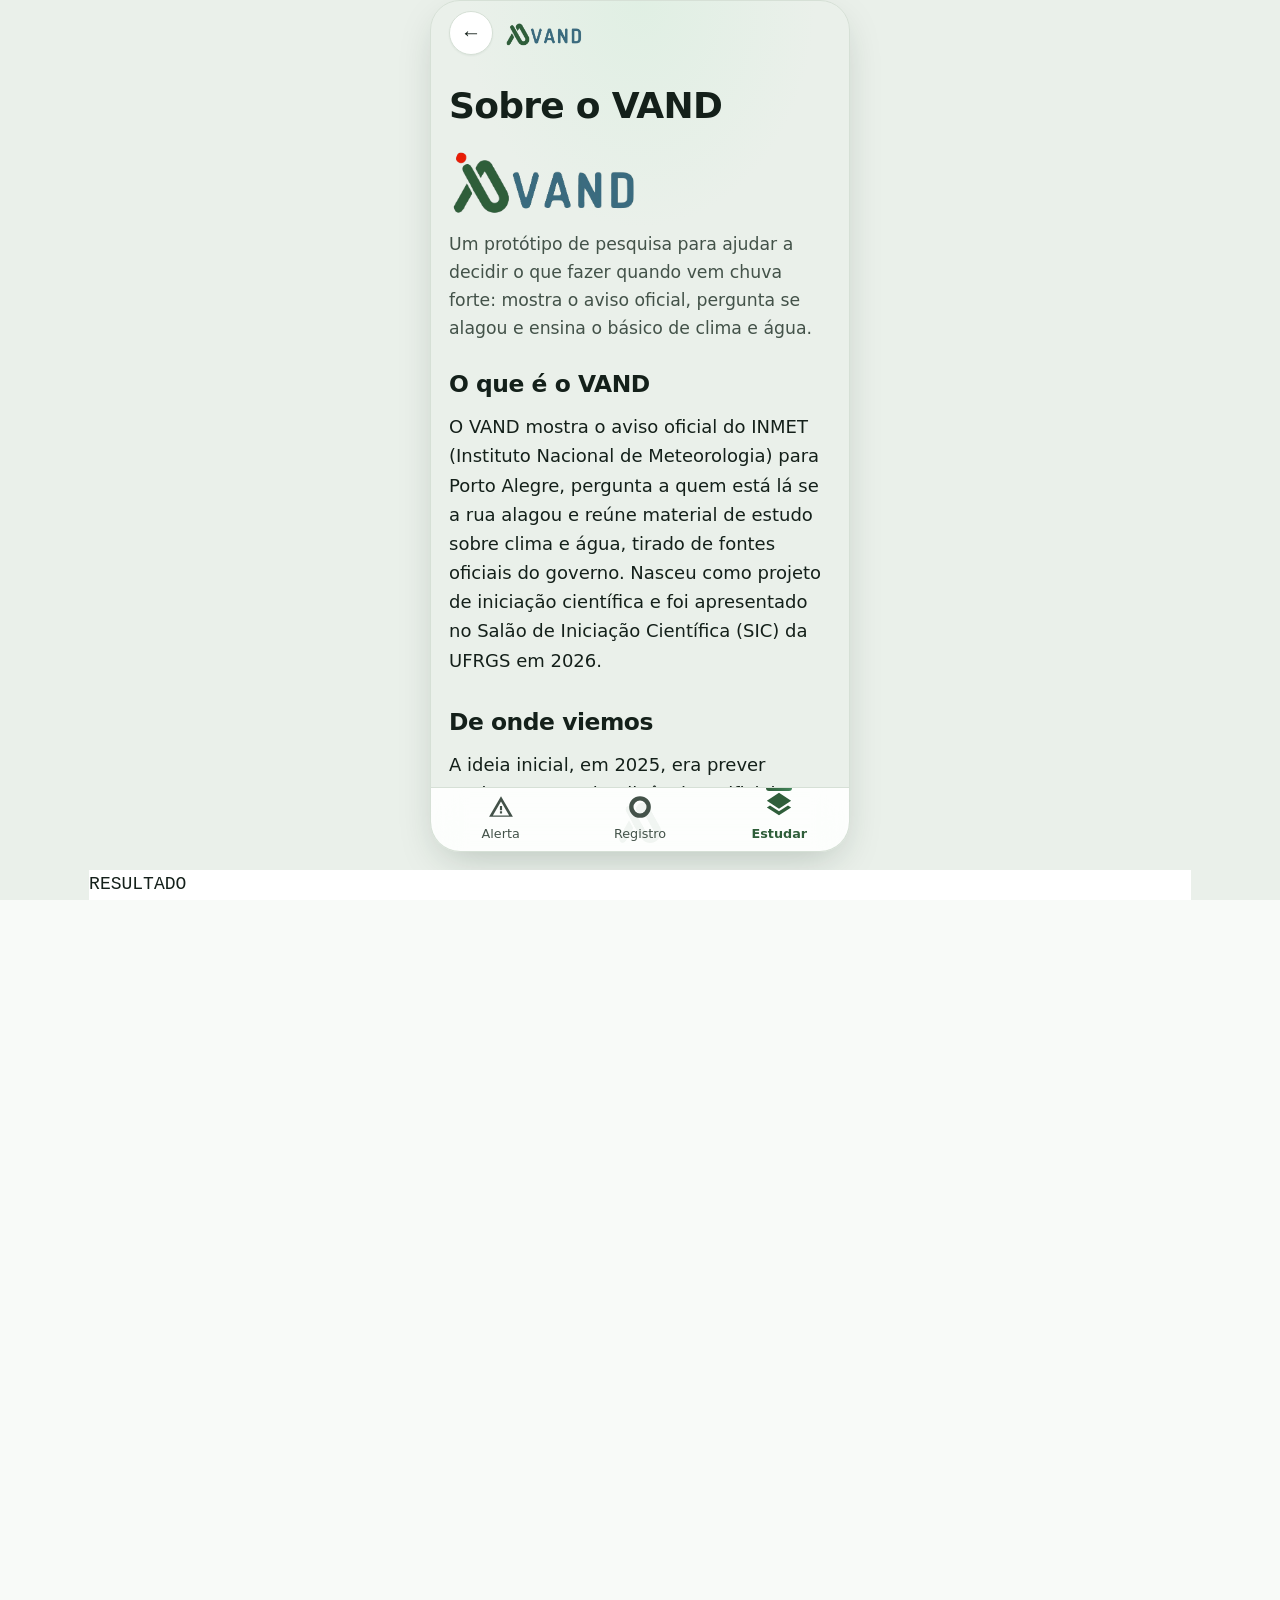
==== tests/app_smoke.html @ dcf37d31 "fix(app): tira os travessões dos textos de interface Também ganha, no smoke, o verificador de texto " ====
<!doctype html><html lang="pt-BR"><head><meta charset="utf-8"><title>smoke</title>
<link rel="stylesheet" href="../app/styles.css">
<style>#saida { position: relative; z-index: 99; background: #fff; }</style>
</head><body>
<div class="app">

  <header class="topbar" id="topbar">
    <button type="button" class="backbtn" id="voltar" hidden aria-label="Voltar">←</button>
    <div class="topbar-marca" role="img" aria-label="IA_VAND"></div>
    <p class="topbar-titulo" id="topbar-titulo" aria-hidden="true"></p>
    <div class="progresso-leitura" id="progresso-leitura" aria-hidden="true"></div>
  </header>

  <main class="conteudo" id="conteudo" tabindex="-1">
    <div class="wrap" id="tela"></div>
  </main>

  <nav class="tabbar" aria-label="Seções do aplicativo">
    <button type="button" data-aba="alerta"><span class="ico-slot"></span>Alerta<span class="selo" id="selo-alerta" aria-hidden="true"></span></button>
    <button type="button" data-aba="registro"><span class="ico-slot"></span>Registro</button>
    <button type="button" data-aba="estudar"><span class="ico-slot"></span>Estudar</button>
  </nav>

</div>
<pre id="saida"></pre>
<script src="../app/content.js"></script>
<script src="../app/dados.js"></script>
<script src="../app/app.js"></script>
<script>
var log = [];
function ok(cond, msg) { log.push((cond ? 'PASS ' : 'FALHA ') + msg); }

function irPara(hash) {
  location.hash = hash;
  window.dispatchEvent(new HashChangeEvent('hashchange'));
}

// Um clique que NAVEGA só muda location.hash; o evento hashchange do navegador
// é assíncrono e não teria chegado até a próxima asserção. irPara dispara o
// evento à mão, e cliques de navegação precisam do mesmo tratamento.
// Cliques que apenas re-renderizam no lugar (alternativas do quiz, "próxima
// questão", "refazer") NÃO passam por aqui — eles não mexem no hash.
function clicarNavegando(seletor) {
  document.querySelector(seletor).click();
  window.dispatchEvent(new HashChangeEvent('hashchange'));
}

// --- regras de forma dos textos de estudo (spec 2026-10-18) ---
var TRAVESSAO = /[—–]/;

// Texto que o usuário lê, sem o aviso do INMET (texto original, sem edição).
function textoVisivel() {
  var tela = document.getElementById('tela').cloneNode(true);
  [].forEach.call(tela.querySelectorAll('.aviso-card'), function (n) { n.parentNode.removeChild(n); });
  return document.getElementById('topbar').textContent + ' ' + tela.textContent;
}

function checarTemaMigrado(id) {
  var tema = window.VAND_CONTENT.trilha.filter(function (t) { return t.id === id; })[0];
  var nome = '[forma ' + id + '] ';
  ok(!TRAVESSAO.test(JSON.stringify(tema)), nome + 'conteúdo sem travessão');
  var base = '#/estudar/' + id;
  var rotas = [base];
  tema.secoes.forEach(function (s, i) {
    ok(s.tipo === 'blocos', nome + 'Seção ' + (i + 1) + ' é do tipo blocos');
    var tipos = {};
    (s.blocos || []).forEach(function (b) {
      tipos[b.tipo] = true;
      if (b.tipo === 'p') {
        var n = b.texto.trim().split(/\s+/).length;
        ok(n <= 45, nome + 'Seção ' + (i + 1) + ': parágrafo de ' + n + ' palavras (máx. 45)');
      }
    });
    ok(Object.keys(tipos).length >= 2, nome + 'Seção ' + (i + 1) + ' mistura ao menos 2 tipos de bloco');
    rotas.push(base + '/s/' + (i + 1));
  });
  rotas.push(base + '/pensar', base + '/fontes', base + '/quiz');
  rotas.forEach(function (rota) {
    irPara(rota);
    ok(!TRAVESSAO.test(textoVisivel()), nome + 'texto visível sem travessão em ' + rota);
  });
}

function percorre(tema) {
  var nome = '[' + tema.id + '] ';
  var base = '#/estudar/' + tema.id;

  // --- índice ---
  irPara(base);
  ok(!document.getElementById('voltar').hidden, nome + 'botao voltar aparece');
  ok(!!document.querySelector('.tema-indice'), nome + 'indice do Tema renderiza');
  ok(document.querySelectorAll('.indice-item').length === tema.secoes.length + 3,
     nome + 'indice lista as ' + tema.secoes.length + ' secoes + pensar, fontes e quiz');
  // Alvo de toque: o brief exige 44px mínimos, e isto é interface de emergência.
  var itens = document.querySelectorAll('.indice-item');
  var baixos = 0;
  for (var k = 0; k < itens.length; k++) if (itens[k].offsetHeight < 44) baixos++;
  ok(baixos === 0, nome + 'todo item do indice tem ao menos 44px de altura');
  ok(document.querySelectorAll('#tela .secao').length === 0,
     nome + 'indice NAO despeja o texto das secoes');

  // --- percorre as Seções pelo encadeamento ---
  for (var i = 0; i < tema.secoes.length; i++) {
    irPara(base + '/s/' + (i + 1));
    ok(document.querySelectorAll('#tela .secao').length === 1,
       nome + 'secao ' + (i + 1) + ' renderiza uma secao por tela');
    var s = tema.secoes[i];
    if (s.tipo === 'glossario') {
      ok(document.querySelectorAll('.glossario .termo').length === s.termos.length,
         nome + 'glossario exibe os ' + s.termos.length + ' termos');
    }
    clicarNavegando('.encadeia');
  }

  // O encadeamento da última Seção leva a Para pensar.
  ok(tema.reflexoes.length > 0 && document.querySelectorAll('.reflexao').length === tema.reflexoes.length,
     nome + 'as ' + tema.reflexoes.length + ' reflexoes aparecem em Para pensar');

  // --- rota inválida cai no índice, em vez de tela em branco ---
  irPara(base + '/s/999');
  ok(!!document.querySelector('.tema-indice'), nome + 'secao fora de faixa cai no indice');
  irPara(base + '/inventado');
  ok(!!document.querySelector('.tema-indice'), nome + 'palavra-chave desconhecida cai no indice');

  // --- o índice agora marca tudo lido ---
  irPara(base);
  ok(document.querySelectorAll('.indice-item.lida').length === tema.secoes.length,
     nome + 'indice marca as ' + tema.secoes.length + ' secoes como lidas');

  // --- fontes ---
  irPara(base + '/fontes');
  ok(document.querySelectorAll('.fontes li').length === tema.fontes.length,
     nome + 'as ' + tema.fontes.length + ' fontes declaradas');

  // --- quiz, acertando tudo ---
  irPara(base + '/quiz');
  var total = tema.quiz.length;
  for (var q = 0; q < total; q++) {
    var alts = document.querySelectorAll('.quiz .alt');
    ok(alts.length === 4, nome + 'questao ' + (q + 1) + ' tem 4 alternativas');
    alts[tema.quiz[q].correta].click();
    ok(!!document.querySelector('.explica.certa'), nome + 'questao ' + (q + 1) + ' aceitou a correta');
    document.querySelector('.quiz .btn').click();
  }
  var score = document.querySelector('.resultado .score');
  ok(score && score.textContent === total + '/' + total, nome + 'resultado mostra ' + total + '/' + total);
  ok(document.querySelectorAll('.resultado ~ .btn-row .btn').length === 3,
     nome + 'resultado oferece voltar ao Tema, voltar a trilha e refazer');
  var salvo = JSON.parse(localStorage.getItem('IA_VAND.progresso.v1'))[tema.id];
  ok(salvo && salvo.acertos === total, nome + 'progresso gravado no localStorage');
  ok(salvo.lidas.length === tema.secoes.length, nome + 'as secoes lidas seguem gravadas');

  // --- refaz errando tudo: o melhor resultado não pode piorar ---
  document.querySelectorAll('.btn-row .btn')[2].click();
  for (var q2 = 0; q2 < total; q2++) {
    var a2 = document.querySelectorAll('.quiz .alt');
    a2[(tema.quiz[q2].correta + 1) % 4].click();
    if (q2 === 0) ok(!!document.querySelector('.explica.errada'), nome + 'resposta errada sinalizada');
    document.querySelector('.quiz .btn').click();
  }
  var depois = JSON.parse(localStorage.getItem('IA_VAND.progresso.v1'))[tema.id];
  ok(depois.acertos === total,
     nome + 'refazer pior nao apaga o melhor resultado (ficou ' + depois.acertos + ')');
}

try {
  localStorage.removeItem('IA_VAND.progresso.v1');

  // Shell: quem rola é #conteudo, nunca o documento.
  var conteudoEl = document.getElementById('conteudo');
  ok(getComputedStyle(conteudoEl).overflowY === 'auto', '#conteudo e o elemento rolavel (overflow-y: auto)');

  var trilha = window.VAND_CONTENT.trilha;
  var escritos = trilha.filter(function (t) { return t.secoes.length > 0; });
  var vazios = trilha.length - escritos.length;

  irPara('#/estudar');
  ok(document.querySelectorAll('.tema-card').length === trilha.length,
     'trilha lista os ' + trilha.length + ' temas');
  ok(document.querySelectorAll('.tema-card[disabled]').length === vazios,
     'os ' + vazios + ' temas ainda sem conteudo estao desabilitados');
  ok(escritos.length > 0, 'ha ao menos um Tema escrito para percorrer');

  // Uma entrada só de leitura (sem quiz) não pode contar como Tema concluído,
  // nem produzir "quiz: undefined de undefined" no cartão.
  (function () {
    var alvo = escritos[0].id;
    localStorage.setItem('IA_VAND.progresso.v1', JSON.stringify(
      (function () { var o = {}; o[alvo] = { lidas: [0] }; return o; })()
    ));
    irPara('#/estudar');
    var card = document.querySelectorAll('.tema-card')[0];
    ok(card.textContent.indexOf('undefined') === -1,
       'cartao de Tema so lido nao mostra "undefined"');
    ok(card.textContent.indexOf('1 de ' + escritos[0].secoes.length + ' seções') > -1,
       'cartao de Tema so lido mostra o progresso de leitura');
    var painel = document.querySelector('.painel .fracao span');
    ok(painel && painel.textContent.indexOf('0/') === 0,
       'barra da Trilha nao conta Tema so lido como concluido');
    localStorage.removeItem('IA_VAND.progresso.v1');
  })();

  escritos.forEach(percorre);

  // Aba Alerta: a rota padrão segue o DADO (colheita diária), então as asserções
  // detalhadas do aviso usam #/alerta/exemplo, que é fixo.
  irPara('#/alerta');
  var haAviso = !!(window.VAND_DADOS && window.VAND_DADOS.aviso);
  ok(!!document.querySelector(haAviso ? '.aviso-card' : '.card-calmo'),
     'aba Alerta segue o dado: ' + (haAviso ? 'aviso vigente' : 'card calmo'));

  // Sem aviso no dado, a rota padrão mostra o card calmo (e o link de exemplo funciona).
  var avisoReal = window.VAND_DADOS.aviso, lacunaReal = window.VAND_DADOS.lacuna;
  window.VAND_DADOS.aviso = null;
  irPara('#/alerta/calmo');
  irPara('#/alerta');
  ok(!!document.querySelector('.card-calmo'), 'dado sem aviso: rota padrão mostra .card-calmo');
  ok(document.querySelector('.link-exemplo').getAttribute('href') === '#/alerta/exemplo',
     'link do card calmo aponta para #/alerta/exemplo');
  window.VAND_DADOS.aviso = avisoReal;

  // Aviso vigente com severidade fora da tabela de lacuna: sem card de lacuna, sem exceção.
  // (Num dia sem aviso no dado, o exemplo faz as vezes dele para o ramo rodar sempre.)
  window.VAND_DADOS.aviso = avisoReal || window.VAND_DADOS.aviso_exemplo;
  window.VAND_DADOS.lacuna = null;
  irPara('#/alerta/calmo');
  irPara('#/alerta');
  ok(!!document.querySelector('.aviso-card') && !document.querySelector('.lacuna-card'),
     'lacuna null: aviso aparece sem card de lacuna');
  window.VAND_DADOS.aviso = avisoReal;
  window.VAND_DADOS.lacuna = lacunaReal;

  // Aviso de exemplo (55157), fixo.
  irPara('#/alerta/exemplo');
  ok(document.body.textContent.indexOf('EXEMPLO HISTÓRICO') > -1, 'exemplo traz o rótulo EXEMPLO HISTÓRICO');
  ok(!!document.querySelector('.lacuna-card'), 'exemplo mostra o card de lacuna');
  var cartaoPrevisao = document.querySelector('.previsao-card');
  ok(cartaoPrevisao && cartaoPrevisao.textContent.indexOf('indica risco') === -1 &&
     cartaoPrevisao.textContent.indexOf('não calcula a Previsão de hoje') > -1,
     'card de Previsão não afirma risco de hoje: apresenta a regra histórica');
  ok(!!document.querySelector('.aviso-card'), 'aba Alerta renderiza .aviso-card');
  ok(!!document.querySelector('.sev-chip'), 'chip de severidade existe');
  ok(document.querySelector('.sev-chip').textContent.indexOf('Grande Perigo') > -1, 'chip mostra "Grande Perigo"');
  ok(document.querySelectorAll('.aviso-bloco')[0].querySelectorAll('li').length === 5, 'existem 5 itens de instrução');
  ok(document.querySelectorAll('.aviso-bloco')[1].querySelectorAll('li').length === 1, 'existe 1 item de risco');
  ok(!!document.querySelector('a[href^="tel:"]'), 'telefone da Defesa Civil vira link tel:');

  // Aba Alerta sem aviso (calmo).
  irPara('#/alerta/calmo');
  ok(!!document.querySelector('.card-calmo'), 'aba Alerta calmo renderiza .card-calmo');
  ok(!document.querySelector('.aviso-card'), 'aba Alerta calmo não renderiza .aviso-card');
  // O card calmo não garante a ausência do aviso "agora": ancora na última consulta.
  var textoCalmo = document.querySelector('.card-calmo').textContent;
  ok(textoCalmo.indexOf('neste momento') === -1 && textoCalmo.indexOf('última consulta') > -1,
     'card calmo fala da última consulta, não de "neste momento"');

  // Aba Registro com pergunta.
  irPara('#/registro');
  var botoes = document.querySelectorAll('.resp');
  ok(botoes.length === 3, 'aba Registro renderiza exatamente 3 botões .resp');
  var altura1 = botoes[0].offsetHeight;
  var altura2 = botoes[1].offsetHeight;
  var altura3 = botoes[2].offsetHeight;
  ok(altura1 === altura2 && altura2 === altura3, 'os 3 botões têm a mesma offsetHeight (peso visual igual)');

  // Aba Registro enviado (confirmação).
  irPara('#/registro/enviado');
  ok(!!document.querySelector('.registro-recibo'), 'aba Registro enviado renderiza .registro-recibo');

  // Volta a trilha: o selo de progresso aparece em cada Tema percorrido.
  irPara('#/estudar');
  ok(document.querySelectorAll('.selo-feito').length === escritos.length,
     'trilha mostra o resultado guardado dos ' + escritos.length + ' temas percorridos');

  // Texto de interface sem travessão. As telas que só mostram certas frases com dado
  // presente (card de lacuna, Registro com aviso) são exercitadas com o exemplo.
  var avisoOriginal = window.VAND_DADOS.aviso;
  window.VAND_DADOS.aviso = window.VAND_DADOS.aviso_exemplo;
  ['#/alerta', '#/alerta/calmo', '#/alerta/exemplo', '#/registro', '#/registro/enviado',
   '#/estudar', '#/estudar/sobre'].forEach(function (rota) {
    irPara(rota);
    ok(!TRAVESSAO.test(textoVisivel()), 'interface sem travessão em ' + rota);
  });
  window.VAND_DADOS.aviso = avisoOriginal;

  // A logo (sem o ponto vermelho, ADR 0003) mora no cabeçalho fixo de TODA tela.
  ['#/alerta', '#/alerta/exemplo', '#/registro', '#/estudar', '#/estudar/sobre',
   '#/estudar/' + escritos[0].id].forEach(function (rota) {
    irPara(rota);
    var marca = document.querySelector('#topbar .topbar-marca');
    ok(!!marca && marca.getAttribute('aria-label') === 'IA_VAND',
       'cabeçalho tem a logo em ' + rota);
    ok(!!marca && marca.offsetHeight > 0 && marca.offsetWidth > 0,
       'logo visível (com tamanho) em ' + rota);
    ok(!!marca && getComputedStyle(marca).backgroundImage.indexOf('logo-sem-ponto') > -1,
       'logo do cabeçalho é a variante sem ponto em ' + rota);
  });

  // Estudar não repete a logo no corpo da tela (o cabeçalho já a mostra); só a
  // tela "Sobre o VAND" guarda a logo grande, com o ponto.
  irPara('#/estudar');
  ok(!document.querySelector('#tela .marca'), 'Trilha não tem logo grande no corpo');
  ok(!!document.querySelector('#tela .hero p'), 'Trilha mantém o texto de apresentação');
  irPara('#/estudar/sobre');
  ok(!!document.querySelector('#tela .hero .marca'), 'Sobre o VAND mantém a logo grande');
  var titulosSobre = [].map.call(document.querySelectorAll('#tela .secao h2'), function (h) { return h.textContent; });
  ok(titulosSobre.join('|') === 'O que é o VAND|De onde viemos|Onde estamos|Aonde queremos chegar',
     'Sobre tem as 4 seções, na ordem: ' + titulosSobre.join('|'));
  var textoSobre = document.getElementById('tela').textContent;
  ['Instituto Nacional de Meteorologia', 'Centro Europeu de Previsão do Tempo a Médio Prazo',
   'Salão de Iniciação Científica'].forEach(function (nome) {
    ok(textoSobre.indexOf(nome) > -1, 'Sobre dá o nome por extenso: ' + nome);
  });
  ok(textoSobre.indexOf('retransmitir os avisos que o próprio INMET emite') > -1,
     'Sobre explica a mudança: retransmite os avisos do INMET');
  ok(textoSobre.indexOf('As análises feitas por conta própria não foram suficientes') > -1,
     'Sobre conta que as análises próprias não bastaram');
  ok(textoSobre.indexOf('O protótipo ainda não envia notificações') > -1,
     'Sobre não promete notificação que o protótipo não faz');
  ok(!!document.querySelector('#tela a[href="tel:199"]') && !!document.querySelector('#tela a[href="tel:193"]'),
     'Sobre traz os telefones da Defesa Civil e dos Bombeiros como link');
} catch (e) {
  log.push('FALHA excecao: ' + (e && e.message) + ' | ' + (e && e.stack || '').split('\n')[1]);
}
document.getElementById('saida').textContent = 'RESULTADO\n' + log.join('\n');
</script></body></html>
---- app/styles.css ----
/*
 * Sistema visual do IA_VAND — redesign implementado conforme
 * docs/superpowers/plans/2026-08-22-redesign-sistema-visual-app.md
 *
 * Paleta derivada da marca: o verde do monograma (#2f5e3a) é o acento.
 * Ver docs/design/brief_telas_alerta_registro.md.
 *
 * ADR 0003 — amarelo, laranja e vermelho são reservados EXCLUSIVAMENTE à
 * severidade de aviso do INMET (aviso_cor). A única exceção é o ponto da marca,
 * e por isso a marca não aparece em cabeçalho persistente: só na abertura.
 *
 * Movimento: tudo o que se move está atrás de prefers-reduced-motion no fim do
 * arquivo. Nada aqui pode depender de animação para ser compreendido.
 */

:root {
  --bg: #f8faf8;
  --surface: #ffffff;
  --surface-2: #eaf0ea;
  --surface-3: #eceeec;
  --border: #d6e0d6;
  --border-forte: #c1c9be;
  --text: #14201a;
  --text-dim: #435249;

  --accent: #2f5e3a;
  --accent-2: #43855a;
  --accent-soft: #dcefe1;
  --accent-forte: #21502d;
  --accent-text: #ffffff;

  --sim: #285076;
  --sim-text: #ffffff;
  --nao: #6b3f5f;
  --nao-text: #ffffff;
  --nao-soft: #f3e7ef;

  --sev-potencial: #FFFE00;
  --sev-perigo: #F96602;
  --sev-grande: #F80703;

  --sombra-1: 0 1px 2px rgba(20, 45, 30, .06);
  --sombra-2: 0 4px 16px -6px rgba(20, 45, 30, .18);
  --sombra-3: 0 14px 40px -12px rgba(20, 45, 30, .26);

  --radius: 16px;
  --radius-sm: 10px;
  --tabbar: 64px;
  --margem: 18px;

  --ease: cubic-bezier(.22, .7, .2, 1);
  --dur: .34s;

  --marca: url('icons/logo.png');
  /* Logo completa SEM o ponto: a única que pode morar no cabeçalho fixo, que
     fica no topo da tela de Aviso. Gerada por scripts/gerar_logo_sem_ponto.py
     e vigiada por tests/test_logo_sem_ponto.py. Ver ADR 0003. */
  --marca-topo: url('icons/logo-sem-ponto.png');
  /* Monograma sem o ponto — para fora da "tela de Aviso" com Severidade e
     fora do cabeçalho fixo, mas em superfícies que SÃO tela de Aviso (ex.:
     Alerta calmo) ou decorativas persistentes (tabbar). Ver ADR 0003. */
  --marca-mono: url('icons/mark-mono.png');
  /* Monograma COM ponto, só para selos fora da tela de Aviso (ex.: recibo
     de Registro enviado). */
  --marca-selo: url('icons/mark.png');
}

@media (prefers-color-scheme: dark) {
  :root {
    --bg: #0d1410;
    --surface: #151e18;
    --surface-2: #1e2a22;
    --surface-3: #243026;
    --border: #2a3a30;
    --border-forte: #3a4d41;
    --text: #e6ece8;
    --text-dim: #a8b5ad;

    --accent: #6cc98a;
    --accent-2: #a7e6bd;
    --accent-soft: #17301f;
    --accent-forte: #6cc98a;
    --accent-text: #06200f;

    --sim: #9cbce1;
    --sim-text: #0d1410;
    --nao: #e8a5cd;
    --nao-text: #0d1410;
    --nao-soft: #2e1b28;

    --sombra-1: 0 1px 2px rgba(0, 0, 0, .4);
    --sombra-2: 0 4px 16px -6px rgba(0, 0, 0, .6);
    --sombra-3: 0 14px 40px -12px rgba(0, 0, 0, .7);

    --marca: url('icons/logo-dark.png');
    --marca-topo: url('icons/logo-sem-ponto-dark.png');
    --marca-mono: url('icons/mark-mono-dark.png');
    --marca-selo: url('icons/mark-dark.png');
  }
}

* {
  box-sizing: border-box;
  -webkit-tap-highlight-color: transparent;
}
/* `manipulation` derruba o atraso de ~300ms que o navegador guarda esperando
   um duplo-toque de zoom. Não desabilita o zoom por pinça. */
button, a, [role="button"] { touch-action: manipulation; }
/* Só o cromo. O conteúdo continua selecionável: a tela de Aviso traz telefones. */
.topbar, .tabbar { -webkit-user-select: none; user-select: none; }

html, body {
  height: 100%;
  margin: 0;
  padding: 0;
  /* O documento não rola: quem rola é .conteudo. Sem isto, o iOS dá o efeito
     elástico no documento inteiro e o cromo fixo balança junto. */
  overflow: hidden;
  overscroll-behavior: none;
  background: var(--bg);
  color: var(--text);
  font-family: system-ui, -apple-system, "Segoe UI", Roboto, sans-serif;
  font-size: clamp(16px, 1rem + .2vw, 18px);
  line-height: 1.62;
  -webkit-text-size-adjust: 100%;
  -webkit-font-smoothing: antialiased;
}

.app {
  position: relative;      /* âncora do brilho de fundo; ver abaixo */
  display: grid;
  /* Coluna declarada de propósito. Sem ela a coluna é `auto` e cresce até o
     max-content do item mais largo: o título `nowrap` do cabeçalho chegava a
     644px num celular de 390 e arrastava o texto da Seção, cortado à direita.
     `minmax(0, 1fr)` trava a coluna na largura da tela; o título corta com
     reticências, como o `.topbar-titulo` já previa. tests/app_largura.html vigia. */
  grid-template-columns: minmax(0, 1fr);
  grid-template-rows: auto 1fr auto;
  height: 100vh;           /* fallback */
  height: 100dvh;          /* desconta a barra do navegador quando ela aparece */
  overflow: hidden;
  isolation: isolate;
}

.topbar, .conteudo, .tabbar { min-width: 0; }  /* itens de grid: sem isto o conteúdo impõe a largura */
.conteudo {
  min-height: 0;           /* sem isto o filho de grid não encolhe e nada rola */
  overflow-y: auto;
  overflow-x: hidden;
  overscroll-behavior-y: contain;
  -webkit-overflow-scrolling: touch;
  scroll-behavior: smooth;
  scroll-padding-top: 20px;
  position: relative;
  z-index: 1;
}

/* Escala do DESIGN.md. Pesos altos (660/720/740/750) são hierarquia sem depender de cor —
   ver o brief: interface de emergência precisa funcionar em sol forte e pouca luz. */
.t-display { font-size: clamp(2rem, 1.5rem + 3.4vw, 3rem); font-weight: 740; line-height: 1.1; letter-spacing: -0.04em; }
.t-h1      { font-size: clamp(1.5rem, 1.2rem + 1.6vw, 2rem); font-weight: 720; line-height: 1.2; letter-spacing: -0.02em; }
.t-h2      { font-size: 1.25rem; font-weight: 660; line-height: 1.32; letter-spacing: -0.02em; }
.t-body-lg { font-size: 1.125rem; font-weight: 400; line-height: 1.62; }
.t-caps    { font-size: .75rem; font-weight: 750; line-height: 1; letter-spacing: .08em; text-transform: uppercase; }
.t-num     { font-size: 1.5rem; font-weight: 720; line-height: 1; font-variant-numeric: tabular-nums; }

body {
  overflow-wrap: break-word;
}

/* Brilho de fundo: âncora é .app, não a viewport — elemento fixo escaparia
   do recorte da moldura de celular (tela larga) e vazaria por cima da borda. */
.app::before {
  content: "";
  position: absolute;
  inset: 0 0 auto 0;
  height: 60vh;
  background: radial-gradient(60% 60% at 50% 0%, var(--accent-soft) 0%, transparent 70%);
  opacity: .7;
  pointer-events: none;
  z-index: 0;
}

.ico { display: block; flex: 0 0 auto; }

/* ---------- splash de abertura ---------- */
/* Instante isolado, fora da tela de Aviso e do cabeçalho fixo — a marca
   completa (com ponto) pode aparecer aqui sem colidir com Severidade. */
.splash {
  position: fixed;
  inset: 0;
  z-index: 999;
  display: flex;
  align-items: center;
  justify-content: center;
  background: var(--bg);
  opacity: 1;
  transition: opacity .32s var(--ease);
}
.splash-marca {
  width: clamp(130px, 38vw, 170px);
  aspect-ratio: 551 / 198;
  background: var(--marca) center/contain no-repeat;
}
.splash.saiu { opacity: 0; pointer-events: none; }

.wrap {
  max-width: 760px;
  margin: 0 auto;
  padding: 0 var(--margem) 40px;
  position: relative;
  z-index: 1;
}
/* O #conteudo recebe foco a cada troca de tela (alvo programático de rota, não
   controle interativo). Sem isto o anel de foco desenha um retângulo verde em
   volta da região rolável inteira. A regra vivia no .wrap, que perdeu o
   tabindex para o #conteudo na reestruturação do app shell. */
.conteudo:focus, .conteudo:focus-visible { outline: none; }
.wrap:focus { outline: none; }

/* ---------- cabeçalho ---------- */
/* No topo da tela o cabeçalho é INVISÍVEL: sem fundo, sem borda, sem sombra.
   Ele só existe para receber o título quando o grande sai de vista. Se ficasse
   opaco desde o começo, toda tela raiz abriria com uma faixa branca vazia de
   56px — que lê como barra quebrada e come a altura, que é o que falta num
   celular. Ganha corpo só em `.compacto`, quando passa a ter o que mostrar. */
.topbar {
  position: relative;
  z-index: 20;
  background: transparent;
  border-bottom: 1px solid transparent;
  padding: 10px var(--margem) calc(10px + env(safe-area-inset-top, 0px));
  padding-top: calc(10px + env(safe-area-inset-top, 0px));
  display: flex;
  align-items: center;
  gap: 12px;
  min-height: 56px;
  transition: background var(--dur) var(--ease), border-color var(--dur) var(--ease),
              box-shadow var(--dur) var(--ease);
}
.app.compacto .topbar {
  background: var(--bg); /* fallback: sem color-mix, a barra não pode ficar transparente */
  background: color-mix(in srgb, var(--bg) 82%, transparent);
  backdrop-filter: saturate(1.6) blur(14px);
  -webkit-backdrop-filter: saturate(1.6) blur(14px);
  border-bottom-color: var(--border);
  box-shadow: var(--sombra-1);
}
/* Título grande, no topo do conteúdo — sai do cabeçalho fixo (tarefa 1/3). */
.tela-titulo { padding: 18px 0 14px; }
.tela-titulo h1 { margin: 0; }
.tela-titulo .sub {
  margin: 6px 0 0;
  color: var(--text-dim);
  font-size: .92rem;
}

/* Logo do cabeçalho: sempre visível, em toda tela, antes mesmo de rolar. A
   proporção é a do PNG (551x198); `flex: none` impede o título de espremê-la. */
.topbar-marca {
  flex: none;
  height: 28px;
  aspect-ratio: 551 / 198;
  background: var(--marca-topo) left center/contain no-repeat;
}

/* Título do cabeçalho, que só entra quando o grande sai de vista. */
.topbar-titulo {
  margin: 0;
  font-size: 1.02rem;
  font-weight: 660;
  letter-spacing: -0.015em;
  min-width: 0;
  overflow: hidden;
  text-overflow: ellipsis;
  white-space: nowrap;
  opacity: 0;
  transform: translateY(6px);
  transition: opacity .22s var(--ease), transform .22s var(--ease);
}
.app.compacto .topbar-titulo { opacity: 1; transform: translateY(0); }

/* Barra de leitura: fração do Tema já percorrida. Movida por variável CSS,
   atualizada pelo mesmo ouvinte de rolagem do cabeçalho colapsável (app.js) —
   não por animation-timeline: a barra mora no cabeçalho, fora do container
   rolável (.conteudo), então scroll(root)/scroll(nearest) não resolveriam. */
.progresso-leitura {
  position: absolute;
  left: 0; right: 0; bottom: -1px;
  height: 2px;
  background: linear-gradient(90deg, var(--accent), var(--accent-2));
  transform-origin: 0 50%;
  transform: scaleX(var(--lido, 0));
  border-radius: 0 2px 2px 0;
  opacity: 0;
  transition: opacity .2s var(--ease);
}
.lendo .progresso-leitura { opacity: 1; }

.backbtn {
  appearance: none;
  border: 1px solid var(--border);
  background: var(--surface);
  color: var(--text);
  border-radius: 999px;
  width: 44px; height: 44px;
  font-size: 1.15rem;
  cursor: pointer;
  flex: 0 0 auto;
  display: grid; place-items: center;
  box-shadow: var(--sombra-1);
  transition: transform .18s var(--ease), background .18s var(--ease);
}
.backbtn:hover { background: var(--surface-2); }
.backbtn:active { transform: scale(.92); }
.backbtn[hidden] { display: none; }

/* Botão redondo de ícone (ex.: recarregar na aba Alerta) — antes estilo
   inline no JS (app.js). */
.btn-circular {
  appearance: none;
  background: none;
  cursor: pointer;
  width: 44px; height: 44px;
  border-radius: 50%;
  border: 1px solid var(--border);
  display: grid;
  place-items: center;
  padding: 0;
}

/* ---------- abertura da trilha e tela Sobre ---------- */
/* A logo grande (com o ponto) só aparece na tela Sobre; a Trilha usa só o texto
   e deixa a logo para o cabeçalho fixo. Ver ADR 0003. */
.hero {
  display: grid;
  gap: 14px;
  padding: 8px 0 26px;
}
.hero .marca {
  width: clamp(150px, 42vw, 190px);
  aspect-ratio: 551 / 198;
  background: var(--marca) center/contain no-repeat;
}
.hero p {
  margin: 0;
  color: var(--text-dim);
  font-size: .96rem;
  max-width: 52ch;
}

.painel {
  display: grid;
  gap: 14px;
  padding: 16px 18px;
  background: var(--surface);
  border: 1px solid var(--border);
  border-radius: var(--radius);
  box-shadow: var(--sombra-1);
}
.painel h2 {
  margin: 0;
  font-size: clamp(0.9rem, 0.8rem + 0.4vw, 1rem);
  font-weight: 660;
  letter-spacing: -0.02em;
}
.painel .fracao {
  display: grid;
  grid-template-columns: auto 1fr;
  align-items: center;
  gap: 16px;
}
.painel .fracao span {
  font-size: 1.5rem;
  font-weight: 720;
  line-height: 1;
  font-variant-numeric: tabular-nums;
  color: var(--accent);
}
.painel .apoio {
  font-size: .9rem;
  color: var(--text-dim);
  margin: 0;
}
.painel .rotulo { font-size: .82rem; color: var(--text-dim); }
.painel .rotulo strong { color: var(--text); font-weight: 660; }
.barra {
  flex: 1;
  height: 8px;
  border-radius: 999px;
  background: var(--surface-2);
  overflow: hidden;
  min-width: 60px;
}
.barra i {
  display: block;
  height: 100%;
  width: var(--pct, 0%);
  border-radius: inherit;
  background: linear-gradient(90deg, var(--accent), var(--accent-2));
  transition: width .9s var(--ease);
}

/* ---------- cartões da trilha ---------- */
.tema-card {
  display: block;
  width: 100%;
  text-align: left;
  background: var(--surface);
  border: 1px solid var(--border);
  border-radius: var(--radius);
  padding: 18px 18px 16px;
  margin-bottom: 14px;
  cursor: pointer;
  color: inherit;
  font: inherit;
  position: relative;
  overflow: hidden;
  box-shadow: var(--sombra-1);
  transition: transform .22s var(--ease), box-shadow .22s var(--ease),
              border-color .22s var(--ease);
  animation: surge .5s var(--ease) both;
  animation-delay: calc(var(--i, 0) * 70ms);
}
/* Fio de acento na borda esquerda — sempre visível. */
.tema-card::before {
  content: "";
  position: absolute;
  left: 0; top: 0; bottom: 0;
  width: 3px;
  background: var(--border-forte);
  transform: scaleY(1);
  transition: background .3s var(--ease);
}
.tema-card:not([disabled])::before {
  background: var(--accent);
}
.tema-card:hover:not([disabled]) {
  transform: translateY(-2px);
  box-shadow: var(--sombra-2);
  border-color: var(--border-forte);
}
.tema-card:active:not([disabled]) { transform: translateY(0) scale(.995); }
.tema-card[disabled] { cursor: default; opacity: .58; box-shadow: none; }

@keyframes surge {
  from { opacity: 0; transform: translateY(10px); }
  to   { opacity: 1; transform: translateY(0); }
}

/* O chip de Nível fica sempre na própria linha: com flex-wrap, títulos curtos
   subiam para junto dele e os cartões não alinhavam entre si. */
.tema-head { display: grid; justify-items: start; gap: 9px; margin-bottom: 8px; margin-right: 50px; }
.tema-card h2 {
  font-size: clamp(1.08rem, 1rem + .35vw, 1.2rem);
  margin: 0;
  font-weight: 660;
  letter-spacing: -0.02em;
}
.tema-card > p { margin: 0; color: var(--text-dim); font-size: .94rem; }

.nivel {
  font-size: .67rem;
  text-transform: uppercase;
  letter-spacing: .07em;
  font-weight: 750;
  padding: 4px 10px;
  border-radius: 999px;
  background: var(--accent-soft);
  color: var(--accent-forte);
}

.tema-icone {
  position: absolute;
  top: 18px; right: 18px;
  width: 40px; height: 40px;
  border-radius: 8px;
  background: var(--surface-3);
  color: var(--text-dim);
  display: grid;
  place-items: center;
  flex: 0 0 auto;
}

.meta {
  font-size: .78rem;
  color: var(--text-dim);
  margin-top: 12px;
  padding-top: 12px;
  border-top: 1px solid var(--border);
  display: flex; gap: 8px; flex-wrap: wrap; align-items: center; justify-content: space-between;
}
.meta > span + span::before { content: "·"; margin-right: 8px; opacity: .6; }
.meta::after { content: "→"; }
.selo-feito { color: var(--accent); font-weight: 680; }
.selo-vazio { font-style: italic; }

.intro { color: var(--text-dim); font-size: .95rem; margin: 0 0 20px; }

/* ---------- rodapé "Sobre o VAND" ---------- */
.sobre-link-row { margin-top: 10px; padding-top: 18px; border-top: 1px solid var(--border); }
.sobre-link {
  display: flex;
  align-items: center;
  gap: 10px;
  color: var(--text-dim);
  font-size: .88rem;
  text-decoration: none;
  padding: 6px 2px;
  transition: color .16s var(--ease);
}
.sobre-link:hover { color: var(--text); }
.sobre-link-marca {
  flex: 0 0 auto;
  width: 20px; height: 22px;
  background: var(--marca-mono) center/contain no-repeat;
  opacity: .7;
}

/* ---------- índice do Tema ---------- */
.tema-indice { display: grid; gap: 8px; margin-top: 4px; }

.indice-item {
  appearance: none;
  font: inherit;
  color: inherit;
  text-align: left;
  background: var(--surface);
  border: 1px solid var(--border);
  border-radius: var(--radius-sm);
  padding: 12px 14px;
  min-height: 52px;
  cursor: pointer;
  display: flex;
  align-items: center;
  gap: 12px;
  box-shadow: var(--sombra-1);
  transition: transform .16s var(--ease), border-color .16s var(--ease);
  animation: surge .3s var(--ease) both;
}
.indice-item:hover { border-color: var(--border-forte); transform: translateX(2px); }
.indice-item:active { transform: scale(.995); }

.indice-num {
  flex: 0 0 auto;
  width: 26px; height: 26px;
  border-radius: 50%;
  background: var(--surface-3);
  color: var(--text-dim);
  display: grid; place-items: center;
  font-size: .8rem; font-weight: 720;
  font-variant-numeric: tabular-nums;
}
.indice-titulo { flex: 1 1 auto; font-weight: 600; letter-spacing: -0.01em; }
.indice-estado {
  flex: 0 0 auto;
  font-size: .72rem;
  color: var(--text-dim);
  text-transform: uppercase;
  letter-spacing: .07em;
  font-weight: 750;
}

/* Lida: marca, borda e rótulo textual. Nunca só a cor — o brief proíbe
   depender de cor, e vale em cima de tudo numa interface de emergência. */
.indice-item.lida { border-color: color-mix(in srgb, var(--accent) 45%, var(--border)); }
.indice-item.lida .indice-num {
  background: var(--accent);
  color: var(--accent-text);
  font-size: 0;              /* esconde o número que o JS emite */
}
.indice-item.lida .indice-num::after { content: "✓"; font-size: .85rem; }
.indice-item.lida .indice-estado { color: var(--accent-forte); }

.indice-item.extra { background: var(--surface-2); }
.indice-item.extra .indice-titulo { font-weight: 660; }

/* ---------- rodapé de encadeamento ---------- */
.encadeia-row {
  margin-top: 28px;
  padding-top: 20px;
  border-top: 1px solid var(--border);
}
.encadeia { width: 100%; justify-content: center; }

/* ---------- seções do Tema ---------- */
.secao {
  margin: 0 0 32px;
  animation: surge .45s var(--ease) both;
  animation-delay: calc(var(--i, 0) * 45ms);
}
.secao h2 {
  font-size: clamp(1.14rem, 1.05rem + .4vw, 1.3rem);
  margin: 0 0 12px;
  letter-spacing: -0.02em;
  line-height: 1.32;
}
.secao p { margin: 0 0 15px; }
.secao p:last-child { margin-bottom: 0; }

.destaque {
  background: linear-gradient(135deg, var(--accent-soft), transparent 140%);
  border: 1px solid var(--border);
  border-color: color-mix(in srgb, var(--accent) 22%, transparent);
  border-radius: var(--radius);
  padding: 18px 20px;
}
.destaque h2 { font-size: 1.02rem; margin-bottom: 8px; color: var(--accent-forte); }
.destaque p { margin: 0; font-size: .95rem; }

.dados { display: grid; gap: 10px; margin-bottom: 14px; }
.dado {
  background: var(--surface);
  border: 1px solid var(--border);
  border-radius: var(--radius);
  padding: 16px 18px;
  display: flex; align-items: baseline; gap: 16px;
  box-shadow: var(--sombra-1);
}
.dado.largo { display: block; }
.dado .valor {
  font-size: clamp(1.7rem, 1.4rem + 1.4vw, 2.1rem);
  font-weight: 720;
  color: var(--accent);
  line-height: 1;
  flex: 0 0 auto;
  letter-spacing: -0.03em;
  font-variant-numeric: tabular-nums;
}
.dado .rotulo { font-size: .9rem; color: var(--text-dim); }
.nota { font-size: .89rem; color: var(--text-dim); margin: 0; }

.glossario { display: grid; gap: 10px; margin-bottom: 14px; }
.termo {
  background: var(--surface);
  border: 1px solid var(--border);
  border-left: 3px solid var(--accent);
  border-radius: var(--radius-sm) var(--radius) var(--radius) var(--radius-sm);
  padding: 14px 18px;
  box-shadow: var(--sombra-1);
}
.termo .palavra {
  display: block;
  font-weight: 720;
  color: var(--accent);
  margin-bottom: 5px;
  letter-spacing: -0.01em;
}
.termo p { margin: 0; font-size: .94rem; }

.reflexao {
  background: var(--surface-2);
  border: 1px dashed var(--border-forte);
  border-radius: var(--radius);
  padding: 16px 18px;
  margin-bottom: 12px;
}
.reflexao .tag {
  font-size: .67rem; text-transform: uppercase; letter-spacing: .08em;
  color: var(--text-dim); font-weight: 750; display: block; margin-bottom: 7px;
}
.reflexao p { margin: 0; font-size: .94rem; }
.reflexao-aviso { font-size: .84rem; color: var(--text-dim); margin: 2px 0 0; font-style: italic; }

/* ---------- quiz ---------- */
.quiz {
  border-top: 1px solid var(--border);
  padding-top: 28px;
  margin-top: 12px;
}
.quiz-prog {
  font-size: .72rem; color: var(--text-dim); text-transform: uppercase;
  letter-spacing: .09em; font-weight: 750; margin: 0 0 10px;
  display: flex; align-items: center; gap: 12px;
}
.quiz-prog .barra { height: 4px; }
.quiz h2 { font-size: clamp(1.08rem, 1rem + .4vw, 1.2rem); margin: 0 0 16px; letter-spacing: -0.015em; }

.alts { display: grid; gap: 9px; margin-bottom: 16px; }
.alt {
  appearance: none;
  text-align: left;
  font: inherit;
  color: inherit;
  background: var(--surface);
  border: 1px solid var(--border);
  border-radius: var(--radius);
  padding: 14px 16px;
  cursor: pointer;
  display: flex; gap: 12px; align-items: flex-start;
  min-height: 52px;
  box-shadow: var(--sombra-1);
  transition: transform .16s var(--ease), border-color .16s var(--ease),
              background .16s var(--ease);
  animation: surge .3s var(--ease) both;
  animation-delay: calc(var(--i, 0) * 45ms);
}
.alt:hover:not([aria-disabled]) { border-color: var(--accent); transform: translateX(2px); }
.alt:active:not([aria-disabled]) { transform: scale(.99); }
.alt .letra {
  font-weight: 720;
  color: var(--text-dim);
  flex: 0 0 auto;
  width: 24px; height: 24px;
  border-radius: 50%;
  background: var(--surface-2);
  display: grid; place-items: center;
  font-size: .8rem;
  margin-top: 1px;
  transition: background .16s var(--ease), color .16s var(--ease);
}
.alt[aria-disabled="true"] { cursor: default; }
.alt.certa { background: var(--accent-soft); border-color: var(--accent); }
.alt.certa .letra { background: var(--accent); color: var(--accent-text); }
.alt.errada { background: var(--no-soft); border-color: var(--no); }
.alt.errada .letra { background: var(--no); color: var(--surface); }

.explica {
  border-radius: var(--radius);
  padding: 16px 18px;
  margin-bottom: 18px;
  font-size: .94rem;
  background: var(--surface-2);
  border: 1px solid var(--border);
  animation: surge .3s var(--ease) both;
}
.explica strong { display: block; margin-bottom: 5px; letter-spacing: -0.01em; }
.explica.certa strong { color: var(--accent); }
.explica.errada strong { color: var(--no); }

.btn {
  appearance: none;
  font: inherit;
  font-weight: 640;
  border: 1px solid transparent;
  border-radius: 999px;
  padding: 13px 24px;
  background: var(--accent);
  color: var(--accent-text);
  cursor: pointer;
  min-height: 50px;
  box-shadow: var(--sombra-2);
  transition: transform .16s var(--ease), filter .16s var(--ease);
}
.btn:hover { filter: brightness(1.08); }
.btn:active { transform: scale(.97); }
.btn.ghost {
  background: transparent;
  color: var(--accent);
  border-color: var(--border-forte);
  box-shadow: none;
}
.btn-row { display: flex; gap: 10px; flex-wrap: wrap; }

/* ---------- resultado ---------- */
.resultado { text-align: center; padding: 26px 0 12px; }
.resultado .score {
  font-size: clamp(2.8rem, 2.2rem + 3vw, 3.6rem);
  font-weight: 740;
  color: var(--accent);
  line-height: 1;
  letter-spacing: -0.04em;
  font-variant-numeric: tabular-nums;
  animation: pulo .5s var(--ease) both;
}
@keyframes pulo {
  from { opacity: 0; transform: scale(.82); }
  60%  { transform: scale(1.04); }
  to   { opacity: 1; transform: scale(1); }
}
.resultado p { color: var(--text-dim); margin: 10px 0 0; }

/* ---------- aba Alerta ---------- */
.alerta-cabec { margin-bottom: 18px; }
.alerta-consulta {
  display: flex;
  align-items: center;
  justify-content: space-between;
  margin-top: 8px;
}
.alerta-consulta-rotulo { color: var(--text-dim); }

.card-calmo-icone {
  display: flex;
  align-items: center;
  gap: 12px;
  margin-bottom: 12px;
}
/* Icone `duvida` preenchido é pesado demais para o botão "Não sei": aqui
   entra com traço e cor apagada. */
.ico-duvida-fraca { color: var(--text-dim); }

.card-calmo {
  position: relative;
  overflow: hidden;
  background: var(--surface);
  border: 1px solid var(--border);
  border-radius: var(--radius);
  padding: 20px;
  box-shadow: var(--sombra-1);
}
/* Marca d'água discreta, sem ponto — esta é a tela de Aviso (ADR 0003). */
.card-calmo::after {
  content: "";
  position: absolute;
  top: 16px; right: 16px;
  width: 34px; height: 37px;
  background: var(--marca-mono) center/contain no-repeat;
  opacity: .13;
  pointer-events: none;
}
.card-calmo h2 {
  margin: 0 0 10px 0;
  font-size: 1.25rem;
  font-weight: 660;
  letter-spacing: -0.02em;
}
.card-calmo p {
  margin: 0;
  font-size: .95rem;
  color: var(--text-dim);
  line-height: 1.62;
}
.card-calmo .link-exemplo {
  display: inline;
  color: var(--accent);
  cursor: pointer;
  text-decoration: underline;
  margin-top: 12px;
  display: block;
  font-size: .9rem;
}

.aviso-card {
  background: var(--surface);
  border: 1px solid var(--border);
  border-radius: var(--radius);
  overflow: hidden;
  box-shadow: var(--sombra-1);
  margin-bottom: 14px;
}
.aviso-card::before {
  content: "";
  display: block;
  height: 6px;
  background: var(--sev);
}
/* Invólucro real: o .sev-chip tem padding próprio e perdia o recuo com o
   truque de `.aviso-card > *`, encostando na borda e subindo sobre a faixa. */
.aviso-corpo {
  padding: 16px 20px;
}

.sev-chip {
  display: inline-flex;
  align-items: center;
  gap: 6px;
  padding: 6px 12px;
  border-radius: var(--radius-sm);
  background: color-mix(in srgb, var(--sev) 14%, var(--surface));
  border: 1px solid color-mix(in srgb, var(--sev) 55%, var(--surface));
  color: var(--text);
  margin-bottom: 12px;
}

.aviso-card h2 {
  margin: 12px 0 8px 0;
  font-size: 1.25rem;
  font-weight: 660;
  letter-spacing: -0.02em;
}

.aviso-vigencia {
  display: flex;
  align-items: center;
  gap: 8px;
  font-size: .95rem;
  color: var(--text-dim);
  margin: 12px 0;
}
.aviso-vigencia .ico {
  width: 18px;
  height: 18px;
  flex: 0 0 auto;
}

.aviso-bloco {
  margin: 16px 0;
  padding: 12px 14px;
  background: var(--surface-3);
  border-radius: var(--radius-sm);
}
.aviso-bloco .rotulo {
  font-size: .75rem;
  font-weight: 750;
  letter-spacing: .08em;
  text-transform: uppercase;
  color: var(--text-dim);
  display: block;
  margin-bottom: 10px;
}
.aviso-bloco ul {
  margin: 0;
  padding-left: 20px;
  list-style: none;
}
.aviso-bloco li {
  margin-bottom: 8px;
  font-size: .95rem;
  color: var(--text);
  position: relative;
  padding-left: 8px;
}
.aviso-bloco li::before {
  content: "●";
  position: absolute;
  left: -12px;
  color: var(--accent);
}
.aviso-bloco a {
  color: var(--accent);
  text-decoration: underline;
}

.aviso-rodape {
  font-size: .75rem;
  font-weight: 750;
  letter-spacing: .08em;
  text-transform: uppercase;
  color: var(--text-dim);
  margin-top: 12px;
  padding-top: 12px;
  border-top: 1px solid var(--border);
}

.previsao-card {
  background: var(--surface);
  border-left: 4px solid var(--accent);
  border: 1px solid var(--border);
  border-left: 4px solid var(--accent);
  border-radius: var(--radius);
  padding: 16px 18px;
  box-shadow: var(--sombra-1);
  margin-bottom: 14px;
}
.previsao-card .rotulo {
  font-size: .75rem;
  font-weight: 750;
  letter-spacing: .08em;
  text-transform: uppercase;
  color: var(--text-dim);
  display: flex;
  align-items: center;
  gap: 6px;
  margin-bottom: 10px;
}
.previsao-card .rotulo .ico {
  width: 18px;
  height: 18px;
}
.previsao-card > p {
  margin: 0 0 16px 0;
  font-size: .95rem;
  color: var(--text);
  line-height: 1.62;
}

.previsao-stat {
  background: var(--surface-3);
  border-radius: var(--radius-sm);
  padding: 12px 14px;
  margin-bottom: 12px;
}
/* Linha rótulo/valor. Presa a uma classe, e não a `> div`, senão pega a barra também. */
.previsao-linha {
  display: flex;
  justify-content: space-between;
  align-items: baseline;
  gap: 12px;
  margin-bottom: 10px;
}
.previsao-stat .label {
  font-size: .9rem;
  color: var(--text-dim);
}
.previsao-stat .valor {
  font-size: 1.5rem;
  font-weight: 720;
  line-height: 1;
  font-variant-numeric: tabular-nums;
  color: var(--accent);
}
.previsao-stat .barra {
  height: 6px;
  border-radius: 3px;
  background: var(--surface-2);
  overflow: hidden;
  margin-bottom: 10px;
}
.previsao-stat .barra i {
  display: block;
  height: 100%;
  background: var(--accent);
  border-radius: 3px;
}
.previsao-stat .nota {
  font-size: 0.9rem;
  color: var(--text-dim);
  line-height: 1.62;
  margin: 0;
}

.lacuna-card {
  background: var(--surface-2);
  border: 1px dashed var(--border-forte);
  border-radius: var(--radius);
  padding: 16px 18px;
  margin-bottom: 14px;
}
.lacuna-card .rotulo {
  font-size: .75rem;
  font-weight: 750;
  letter-spacing: .08em;
  text-transform: uppercase;
  color: var(--text-dim);
  display: block;
  margin-bottom: 10px;
}
.lacuna-card p {
  margin: 0;
  font-size: .95rem;
  color: var(--text);
  line-height: 1.62;
}

/* ---------- aba Registro ---------- */
.pergunta-local {
  display: flex;
  align-items: center;
  gap: 8px;
  font-size: .75rem;
  font-weight: 750;
  letter-spacing: .08em;
  text-transform: uppercase;
  color: var(--accent);
  margin-bottom: 16px;
}
.pergunta-local .ico {
  width: 18px;
  height: 18px;
}

.respostas {
  display: grid;
  gap: 12px;
  margin-bottom: 20px;
}
.resp {
  appearance: none;
  background: var(--surface);
  border: 1px solid var(--border);
  border-radius: 14px;
  padding: 14px 18px;
  min-height: 76px;
  font-family: inherit;
  font-size: 1.25rem;
  font-weight: 660;
  letter-spacing: -0.02em;
  cursor: pointer;
  display: flex;
  align-items: center;
  justify-content: space-between;
  box-shadow: var(--sombra-1);
  transition: transform .16s var(--ease), border-color .16s var(--ease), background .16s var(--ease);
}
.resp:hover {
  transform: translateY(-2px);
  box-shadow: var(--sombra-2);
}
.resp:active {
  transform: scale(.99);
}
.resp .ico {
  width: 32px;
  height: 32px;
  flex: 0 0 auto;
}

.resp-sim {
  background: var(--sim);
  border-color: var(--sim);
  color: var(--sim-text);
}
.resp-nao {
  background: var(--nao);
  border-color: var(--nao);
  color: var(--nao-text);
}
.resp-nsei {
  background: var(--surface-3);
  border-color: var(--border);
  color: var(--text);
}

.justificativa {
  background: var(--surface-2);
  border: 1px solid var(--border);
  border-radius: var(--radius);
  padding: 16px 18px;
  margin-bottom: 20px;
  display: grid;
  gap: 12px;
}
.justificativa .ico {
  width: 24px;
  height: 24px;
}
.justificativa-linha {
  display: flex;
  gap: 10px;
  align-items: flex-start;
}
.justificativa p {
  margin: 0;
  font-size: .95rem;
  color: var(--text);
  line-height: 1.62;
}

.rodape-registro {
  font-size: .75rem;
  font-weight: 750;
  letter-spacing: .08em;
  text-transform: uppercase;
  color: var(--text-dim);
  text-align: center;
  margin: 20px 0;
}

.registro-recibo {
  background: var(--surface);
  border: 1px solid var(--border);
  border-radius: var(--radius);
  padding: 20px;
  box-shadow: var(--sombra-1);
}
.registro-recibo h2 {
  display: flex;
  align-items: center;
  gap: 10px;
  margin: 0 0 16px 0;
  font-size: 1.25rem;
  font-weight: 660;
  letter-spacing: -0.02em;
}
/* Selo da marca no recibo — não é a tela de Aviso, o ponto pode aparecer. */
.registro-recibo h2::before {
  content: "";
  flex: 0 0 auto;
  width: 22px; height: 24px;
  background: var(--marca-selo) center/contain no-repeat;
}
.registro-recibo .pares {
  display: grid;
  gap: 12px;
  margin-bottom: 16px;
}
.registro-recibo .par {
  display: grid;
  gap: 2px;
}
.registro-recibo .par .label {
  font-size: .75rem;
  font-weight: 750;
  letter-spacing: .08em;
  text-transform: uppercase;
  color: var(--text-dim);
}
.registro-recibo .par .valor {
  font-size: 1rem;
  color: var(--text);
  font-weight: 600;
}
.registro-recibo .nota {
  font-size: .9rem;
  color: var(--text-dim);
  line-height: 1.62;
  margin-bottom: 20px;
  padding-bottom: 16px;
  border-bottom: 1px solid var(--border);
}
.registro-recibo .btn {
  width: 100%;
  text-align: center;
}

/* ---------- fontes ---------- */
.fontes {
  margin-top: 36px;
  border-top: 1px solid var(--border);
  padding-top: 18px;
  font-size: .84rem;
  color: var(--text-dim);
}
.fontes h2 {
  font-size: .72rem; text-transform: uppercase; letter-spacing: .09em;
  margin: 0 0 10px; color: var(--text-dim); font-weight: 750;
}
.fontes ul { margin: 0; padding-left: 18px; }
.fontes li { margin-bottom: 9px; }
.aviso-redacao { margin-top: 14px; font-style: italic; }


/* ---------- barra de abas ---------- */
.tabbar {
  position: relative;      /* era fixed */
  height: calc(var(--tabbar) + env(safe-area-inset-bottom, 0px));
  padding-bottom: env(safe-area-inset-bottom, 0px);
  background: var(--surface); /* fallback, idem */
  background: color-mix(in srgb, var(--surface) 88%, transparent);
  backdrop-filter: saturate(1.6) blur(16px);
  -webkit-backdrop-filter: saturate(1.6) blur(16px);
  border-top: 1px solid var(--border);
  display: flex;
}
.tabbar button {
  flex: 1;
  appearance: none;
  background: none;
  border: none;
  font: inherit;
  font-size: .71rem;
  color: var(--text-dim);
  cursor: pointer;
  display: flex;
  flex-direction: column;
  align-items: center;
  justify-content: center;
  gap: 4px;
  padding: 0;
  position: relative;
  transition: color .22s var(--ease);
}
.tabbar button .ico { transition: transform .3s var(--ease); }
.tabbar button[aria-current="page"] { color: var(--accent); font-weight: 680; }
.tabbar button[aria-current="page"] .ico { transform: translateY(-2px) scale(1.12); }
/* Traço que desliza entre as abas. */
.tabbar button::after {
  content: "";
  position: absolute;
  top: 0;
  width: 26px; height: 3px;
  border-radius: 0 0 3px 3px;
  background: linear-gradient(90deg, var(--accent), var(--accent-2));
  transform: scaleX(0);
  transition: transform .3s var(--ease);
}
.tabbar button[aria-current="page"]::after { transform: scaleX(1); }

/* Marca d'água decorativa, sem ponto, atrás dos botões — presença de marca
   sem reabrir a questão de cor do ADR 0003. */
.tabbar::before {
  content: "";
  position: absolute;
  left: 50%; top: 50%;
  width: 42px; height: 46px;
  transform: translate(-50%, -50%);
  background: var(--marca-mono) center/contain no-repeat;
  opacity: .055;
  pointer-events: none;
}

/* Selo de presença, nunca contagem — ver ESTADO.md, política de notificação. */
.tabbar .selo {
  position: absolute;
  top: 10px;
  margin-left: 22px;
  width: 8px; height: 8px;
  border-radius: 50%;
  background: var(--accent);
  display: none;
}
.tabbar .selo.on { display: block; }

/* ---------- transição entre telas ---------- */
/* Só entrada, nunca saída: o conteúdo antigo já foi removido do DOM antes
   desta classe entrar (render() é síncrono — ver app.js), então não há o
   que animar saindo. É decorativo puro, por cima de um DOM já correto. */
#tela.tela-entra-dir { animation: tela-entra-dir var(--dur) var(--ease) both; }
#tela.tela-entra-esq { animation: tela-entra-esq var(--dur) var(--ease) both; }
@keyframes tela-entra-dir { from { transform: translateX(26px); opacity: .5; } to { transform: translateX(0); opacity: 1; } }
@keyframes tela-entra-esq { from { transform: translateX(-26px); opacity: .5; } to { transform: translateX(0); opacity: 1; } }

/* ---------- arrasto (swipe entre abas / voltar de borda) ---------- */
/* app.js aplica o transform direto no estilo durante o arrasto; esta
   classe só desliga a transição de scroll normal pra não brigar com o dedo. */
.app.arrastando #tela { transition: none; }

/* ---------- foco visível, em tudo ---------- */
:where(button, a, [tabindex]):focus-visible {
  outline: 2px solid var(--accent);
  outline-offset: 2px;
  border-radius: var(--radius-sm);
}

/* ---------- tela larga: o app vira uma moldura de celular ---------- */
@media (min-width: 900px) {
  body {
    display: grid;
    place-items: center;
    background: var(--surface-2);
  }
  .app {
    width: 420px;
    height: min(880px, calc(100dvh - 48px));
    border-radius: 30px;
    border: 1px solid var(--border);
    box-shadow: var(--sombra-3);
    overflow: hidden;
  }
  /* `backdrop-filter` escapa do recorte arredondado do ancestral no Chrome: o
     cromo pintava cantos retos para fora da moldura. Dar raio próprio ao
     cabeçalho e à barra de abas resolve a ponta que vazava. */
  .app.compacto .topbar { border-radius: 29px 29px 0 0; }
  .tabbar { border-radius: 0 0 29px 29px; }
}

/* ---------- quem pediu menos movimento ---------- */
@media (prefers-reduced-motion: reduce) {
  html { scroll-behavior: auto; }
  *, *::before, *::after {
    animation-duration: .001ms !important;
    animation-delay: 0ms !important;
    animation-iteration-count: 1 !important;
    transition-duration: .001ms !important;
  }
  .tema-card:hover:not([disabled]) { transform: none; }
  .alt:hover:not([aria-disabled]) { transform: none; }
}
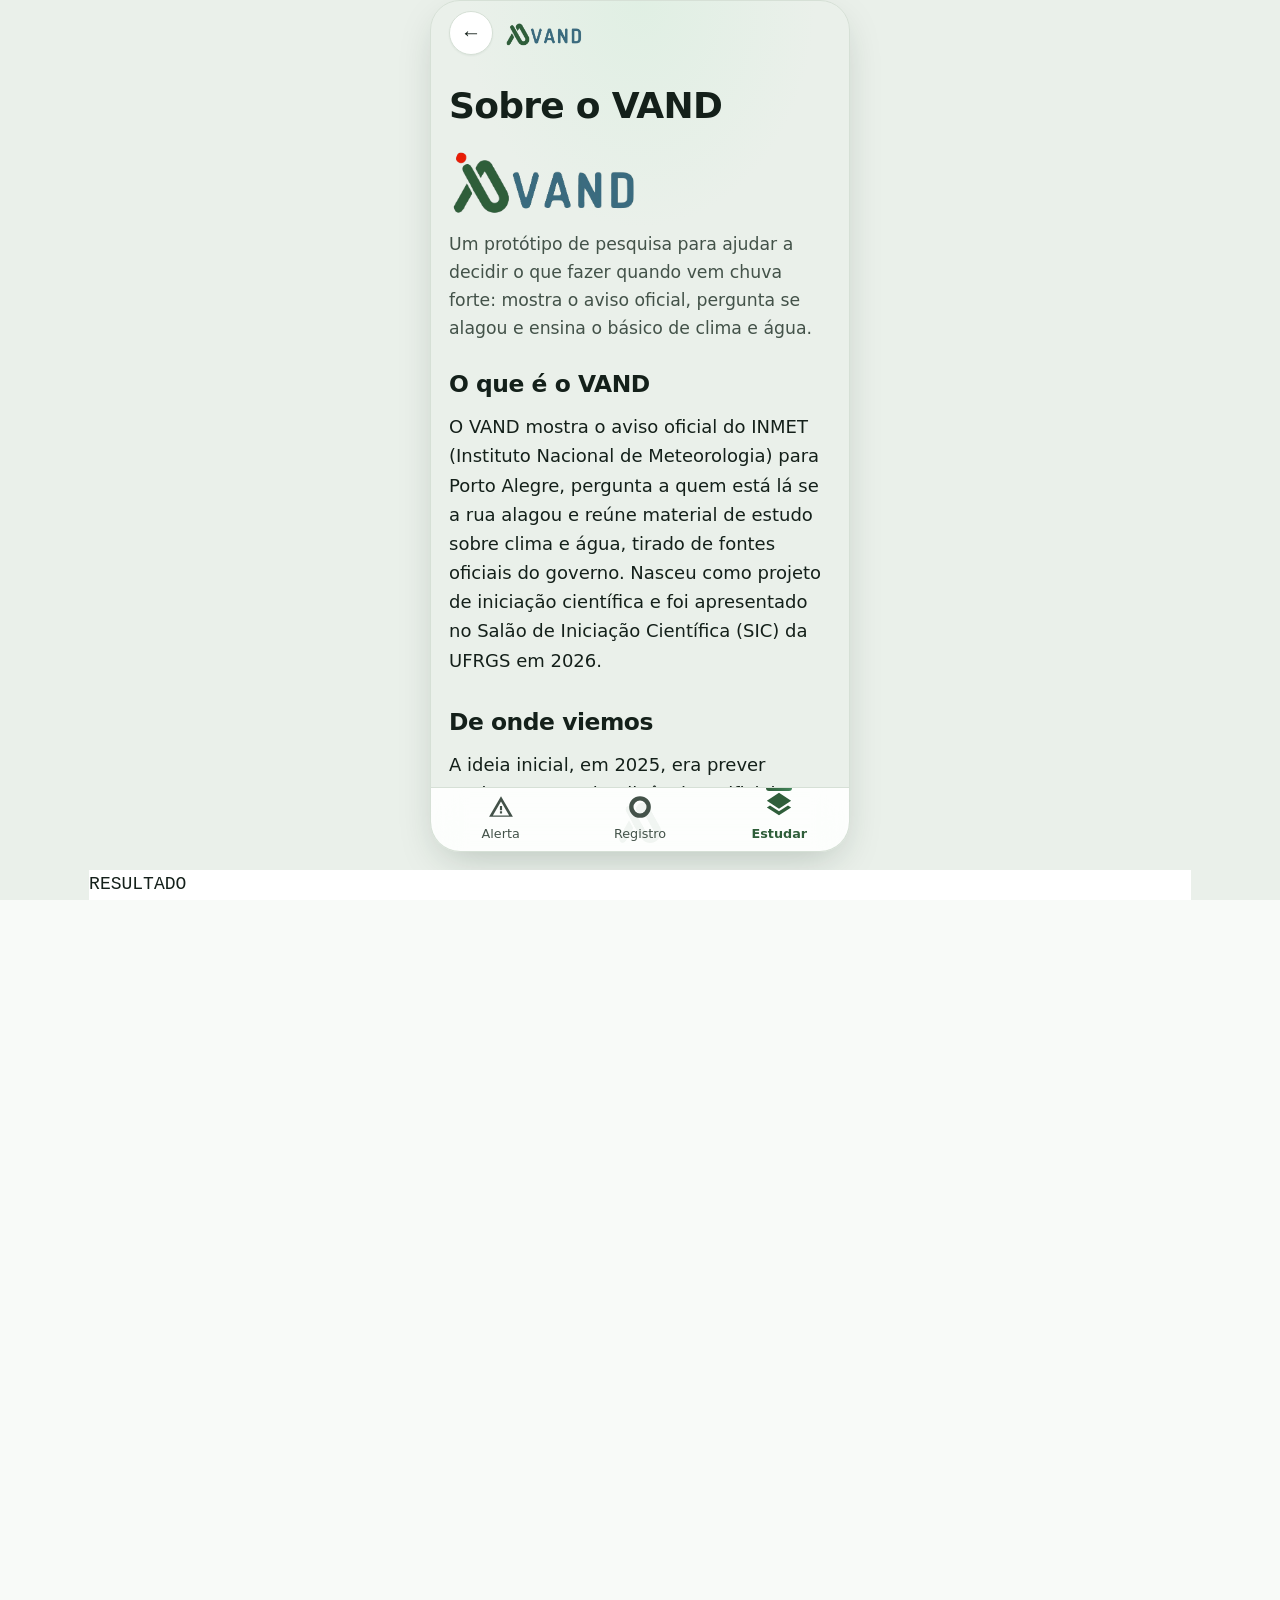
==== commit 51451f3d: "feat(app): blocos de Seção (lista, passos, comparação, Pare e pense) Novo tipo de Seção `blocos`; os" ====
--- a/tests/app_smoke.html
+++ b/tests/app_smoke.html
@@ -272,6 +272,60 @@
   ok(document.querySelectorAll('.selo-feito').length === escritos.length,
      'trilha mostra o resultado guardado dos ' + escritos.length + ' temas percorridos');
 
+  // --- blocos de Seção: renderização, com um Tema de fixture ---
+  var temaFixture = {
+    id: 'fixture-blocos', titulo: 'Fixture', nivel: 'Básico', minutos: 1, resumo: 'x',
+    secoes: [{
+      tipo: 'blocos', titulo: 'Seção de teste',
+      blocos: [
+        { tipo: 'p', texto: 'Um parágrafo curto.' },
+        { tipo: 'lista', itens: ['um', 'dois', 'três'] },
+        { tipo: 'lista', ordenada: true, itens: ['a', 'b'] },
+        { tipo: 'passos', itens: [
+          { rotulo: '1', titulo: 'Primeiro', texto: 'Texto do primeiro.' },
+          { rotulo: 'Minuto zero', texto: 'Rótulo longo, sem título.' } ] },
+        { tipo: 'comparacao', lados: [
+          { titulo: 'Lado A', itens: ['a1', 'a2'] }, { titulo: 'Lado B', itens: ['b1'] } ] },
+        { tipo: 'pergunta', pergunta: 'Por quê?', resposta: 'Porque sim.' },
+        { tipo: 'numeros', itens: [{ valor: '97%', rotulo: 'salgada' }, { rotulo: 'largo', largo: true }], nota: 'Nota.' },
+        { tipo: 'destaque', texto: 'Destaque sem título.' },
+        { tipo: 'destaque', titulo: 'Com título', texto: 'Destaque com título.' },
+        { tipo: 'glossario', termos: [{ palavra: 'Termo', definicao: 'Definição.' }], nota: 'Nota do glossário.' },
+        { tipo: 'inexistente', texto: 'bloco que o app não conhece' },
+        { tipo: 'p', texto: 'Último parágrafo, depois do bloco desconhecido.' }
+      ]
+    }],
+    reflexoes: [], quiz: [{ pergunta: 'q', alternativas: ['a', 'b', 'c', 'd'], correta: 0, explicacao: 'e' }], fontes: []
+  };
+  window.VAND_CONTENT.trilha.push(temaFixture);
+  irPara('#/estudar/fixture-blocos/s/1');
+  var secFx = document.querySelector('#tela .secao');
+  ok(!!secFx, 'blocos: a Seção renderiza');
+  secFx = secFx || document.createElement('div');
+  ok(secFx.querySelectorAll('.bloco-p').length === 2, 'blocos: p renderiza (e segue depois do bloco desconhecido)');
+  ok(!!secFx.querySelector('ul.bloco-lista') && secFx.querySelectorAll('ul.bloco-lista li').length === 3, 'blocos: lista com 3 itens');
+  ok(secFx.querySelectorAll('ol.bloco-lista li').length === 2, 'blocos: lista ordenada usa <ol>');
+  ok(secFx.querySelectorAll('ol.bloco-passos > li').length === 2, 'blocos: passos renderiza 2 passos');
+  ok(!!secFx.querySelector('.bloco-passos .passo-marca') && secFx.querySelector('.bloco-passos .passo-marca').textContent === '1',
+     'blocos: rótulo curto vai no círculo do passo');
+  ok(secFx.textContent.indexOf('Minuto zero') > -1 && secFx.querySelectorAll('.passo-marca.ponto').length === 1,
+     'blocos: rótulo longo vira texto com marcador de ponto');
+  ok(secFx.querySelectorAll('.bloco-comparacao .comp-lado').length === 2 && !!secFx.querySelector('.comp-x'),
+     'blocos: comparacao tem 2 lados e o separador');
+  var detFx = secFx.querySelector('details.bloco-pergunta');
+  ok(!!detFx && detFx.open === false, 'blocos: pergunta começa fechada');
+  ok(!!detFx && detFx.querySelector('summary').offsetHeight >= 44, 'blocos: o summary da pergunta tem alvo de toque de 44px');
+  if (detFx) detFx.querySelector('summary').click();
+  ok(!!detFx && detFx.open === true, 'blocos: tocar no summary abre a resposta');
+  ok(secFx.querySelectorAll('.bloco-numeros .dado').length === 2 && !!secFx.querySelector('.bloco-numeros .nota'),
+     'blocos: numeros renderiza os itens e a nota');
+  ok(secFx.querySelectorAll('.destaque').length === 2 && secFx.querySelectorAll('.destaque h3').length === 1,
+     'blocos: destaque aceita ter ou não ter título');
+  ok(secFx.querySelectorAll('.bloco-glossario .termo').length === 1 && !!secFx.querySelector('.bloco-glossario .nota'),
+     'blocos: glossario renderiza termo e nota');
+  ok(secFx.textContent.indexOf('bloco que o app não conhece') === -1, 'blocos: bloco desconhecido é ignorado, sem derrubar a Seção');
+  window.VAND_CONTENT.trilha.pop();
+
   // Texto de interface sem travessão. As telas que só mostram certas frases com dado
   // presente (card de lacuna, Registro com aviso) são exercitadas com o exemplo.
   var avisoOriginal = window.VAND_DADOS.aviso;
--- a/app/styles.css
+++ b/app/styles.css
@@ -647,6 +647,96 @@
   letter-spacing: -0.01em;
 }
 .termo p { margin: 0; font-size: .94rem; }
+
+/* ---------- blocos de Seção (spec 2026-10-18) ---------- */
+/* Paleta do app (verde/neutro). ADR 0003: nenhum destes usa a cor de severidade. */
+.secao .bloco-p { margin: 0 0 12px; }
+
+.bloco-lista { margin: 0 0 14px; padding: 0; list-style: none; display: grid; gap: 10px; }
+.bloco-lista li { position: relative; padding-left: 26px; }
+ul.bloco-lista li::before {
+  content: ""; position: absolute; left: 6px; top: .62em;
+  width: 8px; height: 8px; border-radius: 50%; background: var(--accent);
+}
+ol.bloco-lista { counter-reset: item; }
+ol.bloco-lista li { counter-increment: item; }
+ol.bloco-lista li::before {
+  content: counter(item); position: absolute; left: 0; top: .12em;
+  width: 20px; height: 20px; border-radius: 50%;
+  background: var(--accent-soft); color: var(--accent-forte);
+  font-size: .75rem; font-weight: 720; display: grid; place-items: center;
+}
+
+/* Passos: coluna de 34px com o marcador, linha fina ligando um ao próximo. */
+.bloco-passos { margin: 0 0 16px; padding: 0; list-style: none; }
+.bloco-passos > li {
+  position: relative; display: grid; grid-template-columns: 34px minmax(0, 1fr);
+  column-gap: 12px; padding-bottom: 14px;
+}
+.bloco-passos > li:last-child { padding-bottom: 0; }
+.bloco-passos > li::before {  /* a linha passa por trás do marcador (z-index) */
+  content: ""; position: absolute; left: 16px; top: 17px; bottom: -17px;
+  width: 2px; background: var(--border-forte);
+}
+.bloco-passos > li:last-child::before { display: none; }
+.passo-marca {
+  position: relative; z-index: 1; width: 34px; height: 34px; border-radius: 50%;
+  background: var(--accent); color: var(--accent-text);
+  display: grid; place-items: center; font-weight: 720; font-size: .9rem;
+}
+.passo-marca.ponto { width: 14px; height: 14px; margin: 10px 10px 0; }
+.passo-corpo { min-width: 0; padding-top: 5px; }
+.passo-corpo strong { display: block; margin-bottom: 2px; }
+.passo-corpo p { margin: 0; }
+.passo-rotulo-longo {
+  display: block; font-size: .72rem; font-weight: 720; letter-spacing: .06em;
+  text-transform: uppercase; color: var(--text-dim); margin-bottom: 2px;
+}
+
+/* Comparação: empilhada no celular, lado a lado a partir de 520px. */
+.bloco-comparacao { display: grid; gap: 8px; margin: 0 0 16px; }
+.comp-lado {
+  background: var(--surface); border: 1px solid var(--border);
+  border-radius: var(--radius); padding: 14px 16px; box-shadow: var(--sombra-1);
+}
+.comp-lado h3 {
+  margin: 0 0 8px; font-size: .82rem; letter-spacing: .05em;
+  text-transform: uppercase; color: var(--accent-forte);
+}
+.comp-lado ul { margin: 0; padding: 0; list-style: none; display: grid; gap: 6px; font-size: .95rem; }
+.comp-lado li { position: relative; padding-left: 16px; }
+.comp-lado li::before {
+  content: ""; position: absolute; left: 0; top: .62em;
+  width: 6px; height: 6px; border-radius: 50%; background: var(--accent-2);
+}
+.comp-x { justify-self: center; font-weight: 720; line-height: 1; color: var(--text-dim); }
+@media (min-width: 520px) {
+  .bloco-comparacao { grid-template-columns: minmax(0, 1fr) auto minmax(0, 1fr); align-items: stretch; }
+  .comp-x { align-self: center; }
+}
+
+/* "Pare e pense": a resposta fica atrás do toque. Nada anima, então nada a
+   desligar sob prefers-reduced-motion. */
+.bloco-pergunta {
+  margin: 0 0 16px; background: var(--accent-soft);
+  border: 1px solid var(--border); border-radius: var(--radius);
+}
+.bloco-pergunta summary {
+  list-style: none; cursor: pointer; display: grid; gap: 6px;
+  padding: 14px 16px; min-height: 44px; border-radius: var(--radius);
+}
+.bloco-pergunta summary::-webkit-details-marker { display: none; }
+.bloco-pergunta summary:focus-visible { outline: 2px solid var(--accent); outline-offset: 2px; }
+.pergunta-rotulo { color: var(--accent-forte); }
+.pergunta-texto { font-weight: 660; }
+.pergunta-ver { color: var(--accent-forte); font-weight: 660; font-size: .9rem; }
+.bloco-pergunta[open] .pergunta-ver { display: none; }
+.pergunta-resposta { margin: 0; padding: 0 16px 16px; }
+
+/* Destaque e números como bloco dentro de uma Seção. */
+.secao .destaque { margin: 0 0 16px; }
+.destaque h3 { font-size: 1.02rem; margin: 0 0 8px; color: var(--accent-forte); }
+.bloco-numeros, .bloco-glossario { margin: 0 0 14px; }
 
 .reflexao {
   background: var(--surface-2);
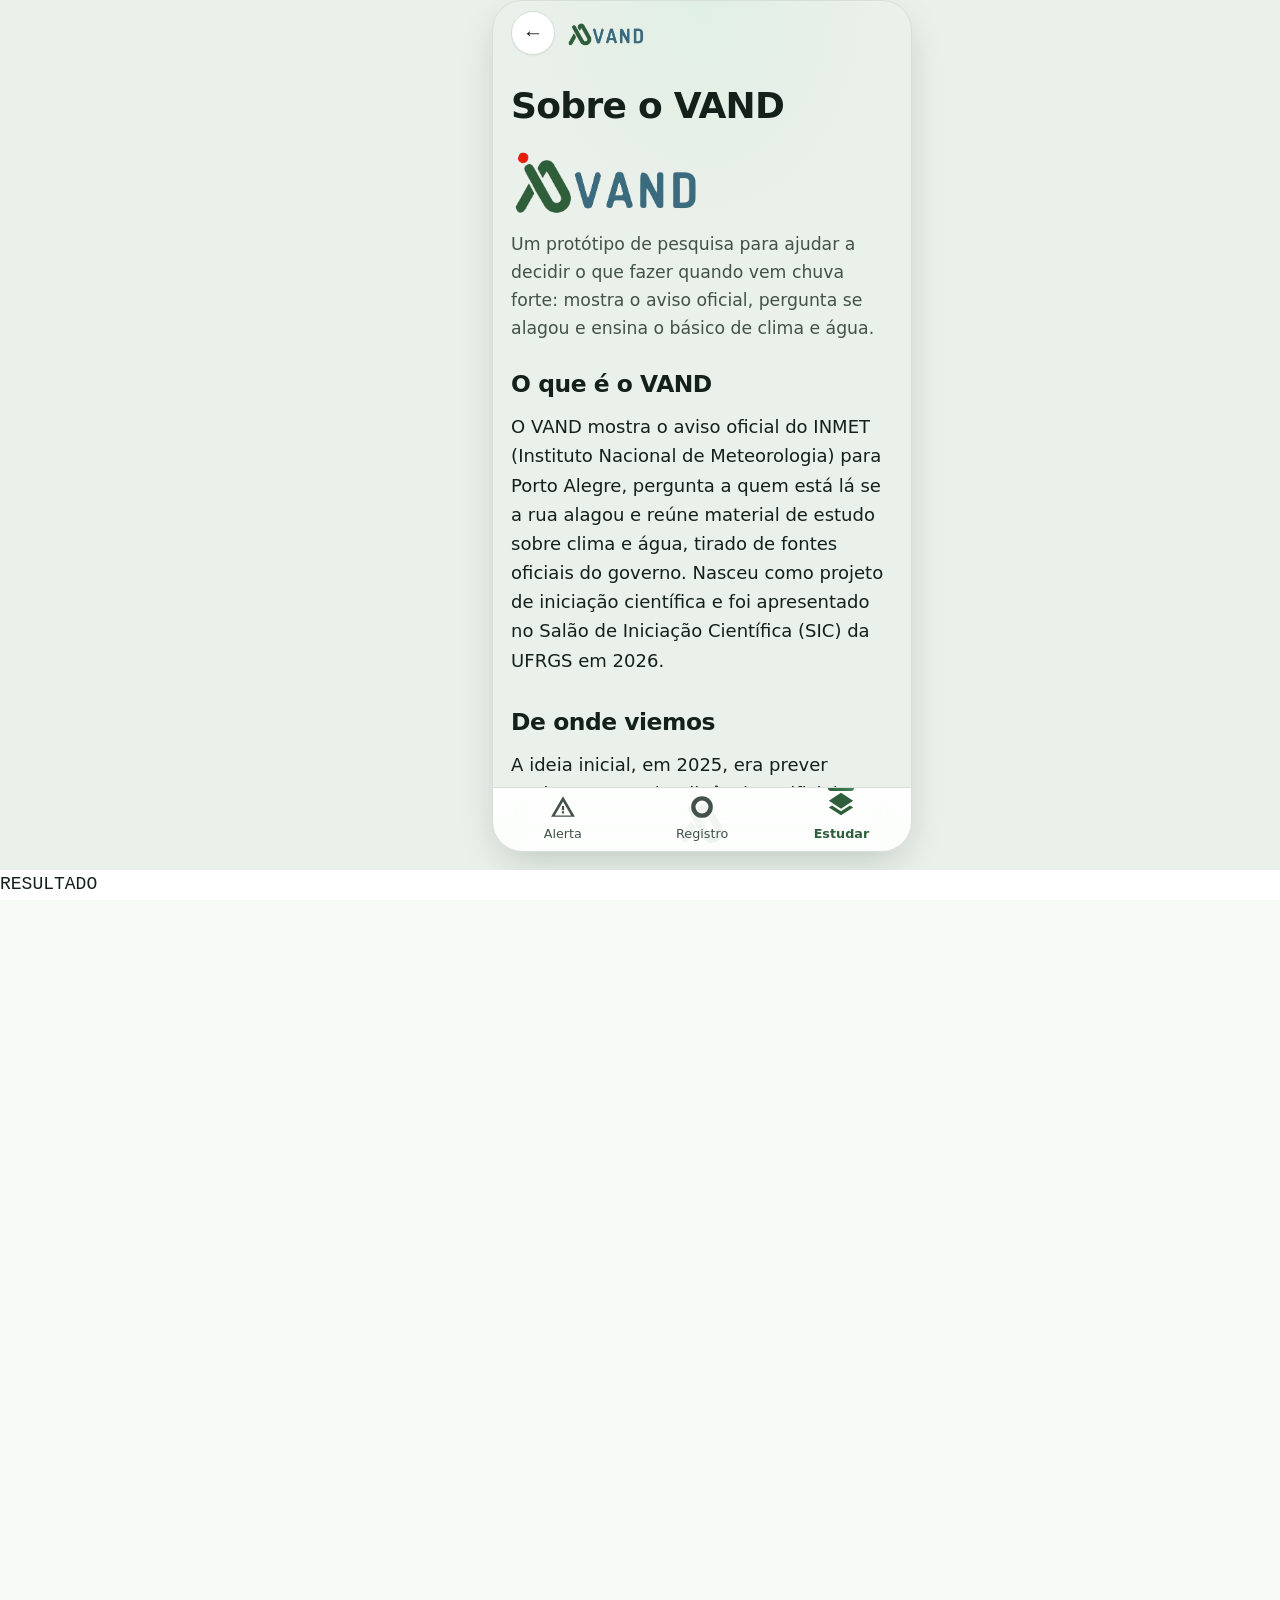
==== commit eb72c21c: "feat(estudo): Tema 3 em blocos, sem travessões As 7 Seções viram blocos curtos (lista, comparação, p" ====
--- a/tests/app_smoke.html
+++ b/tests/app_smoke.html
@@ -326,6 +326,8 @@
   ok(secFx.textContent.indexOf('bloco que o app não conhece') === -1, 'blocos: bloco desconhecido é ignorado, sem derrubar a Seção');
   window.VAND_CONTENT.trilha.pop();
 
+  checarTemaMigrado('clima-em-mudanca-e-risco-na-cidade');
+
   // Texto de interface sem travessão. As telas que só mostram certas frases com dado
   // presente (card de lacuna, Registro com aviso) são exercitadas com o exemplo.
   var avisoOriginal = window.VAND_DADOS.aviso;
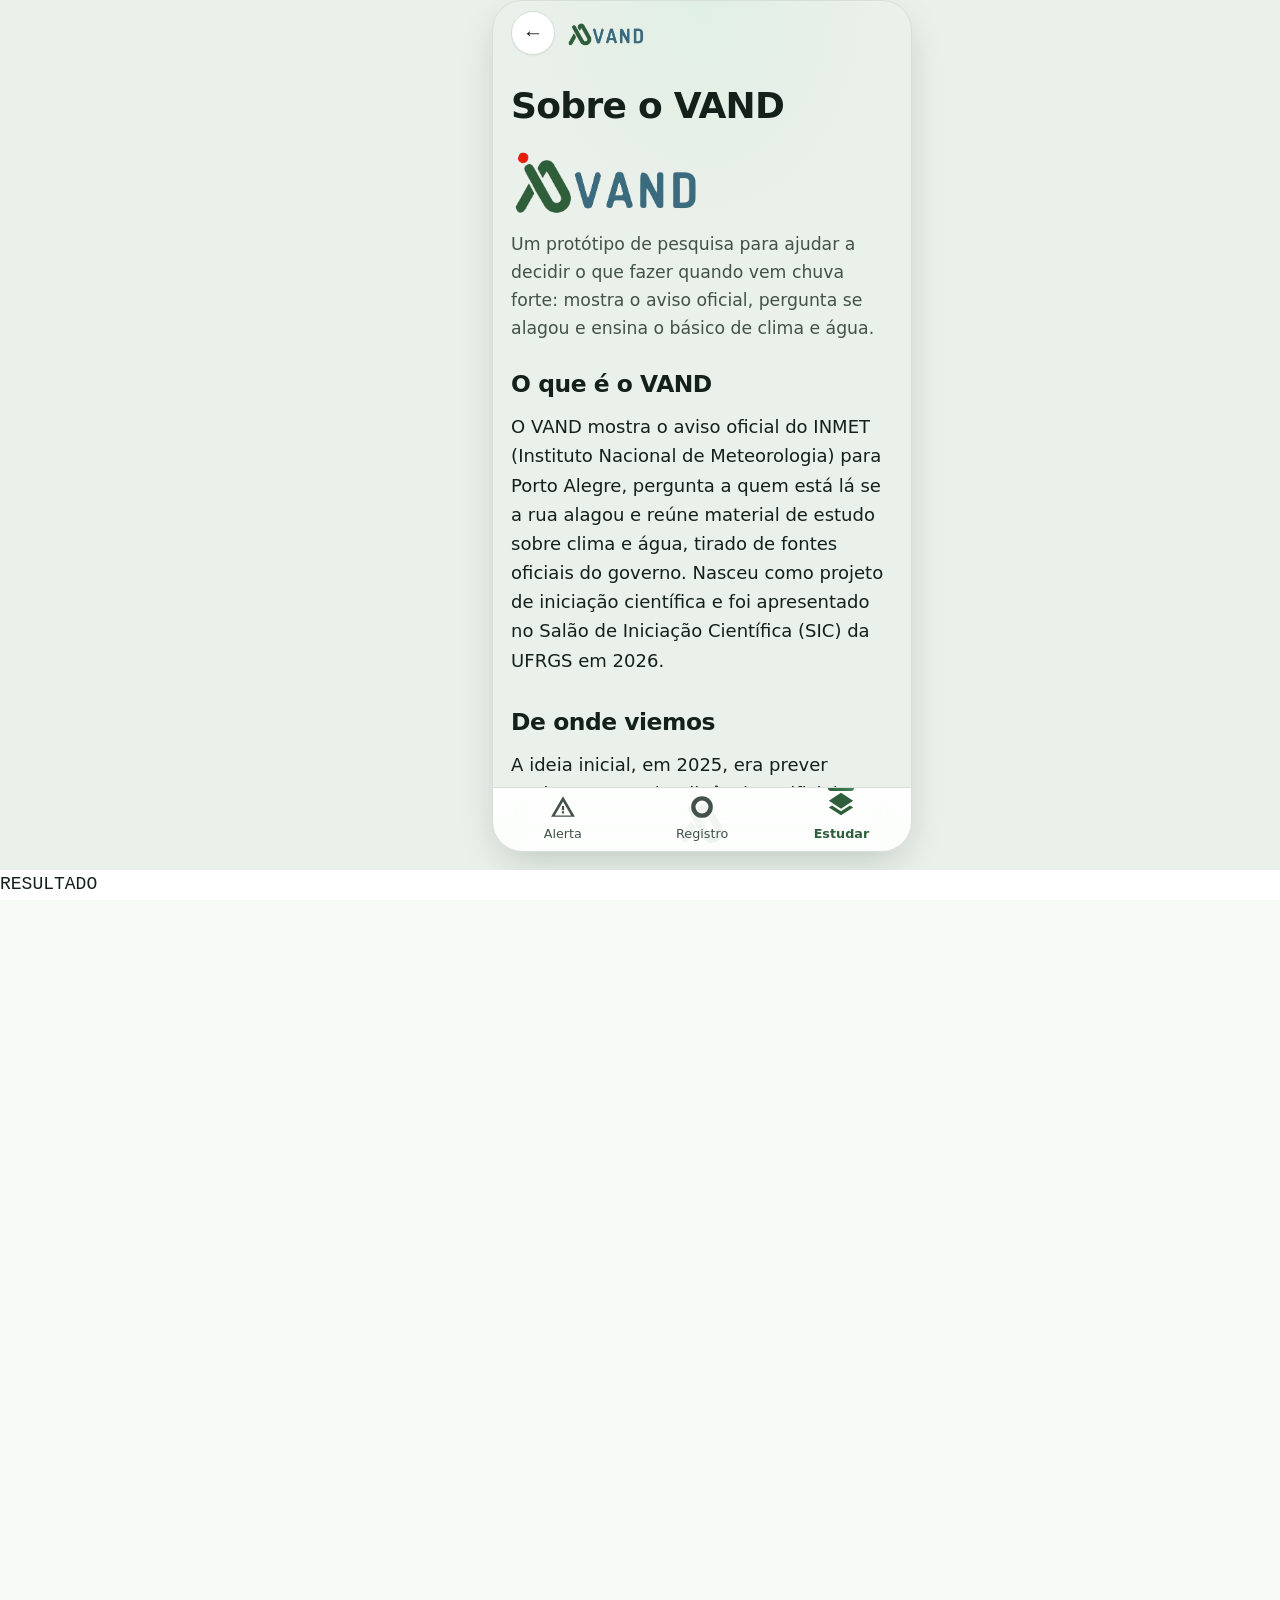
==== commit fc52c8d8: "feat(estudo): Tema 2 em blocos, sem travessões As 6 Seções viram blocos curtos e os travessões saem " ====
--- a/tests/app_smoke.html
+++ b/tests/app_smoke.html
@@ -327,6 +327,7 @@
   window.VAND_CONTENT.trilha.pop();
 
   checarTemaMigrado('clima-em-mudanca-e-risco-na-cidade');
+  checarTemaMigrado('quando-a-chuva-vira-enchente');
 
   // Texto de interface sem travessão. As telas que só mostram certas frases com dado
   // presente (card de lacuna, Registro com aviso) são exercitadas com o exemplo.
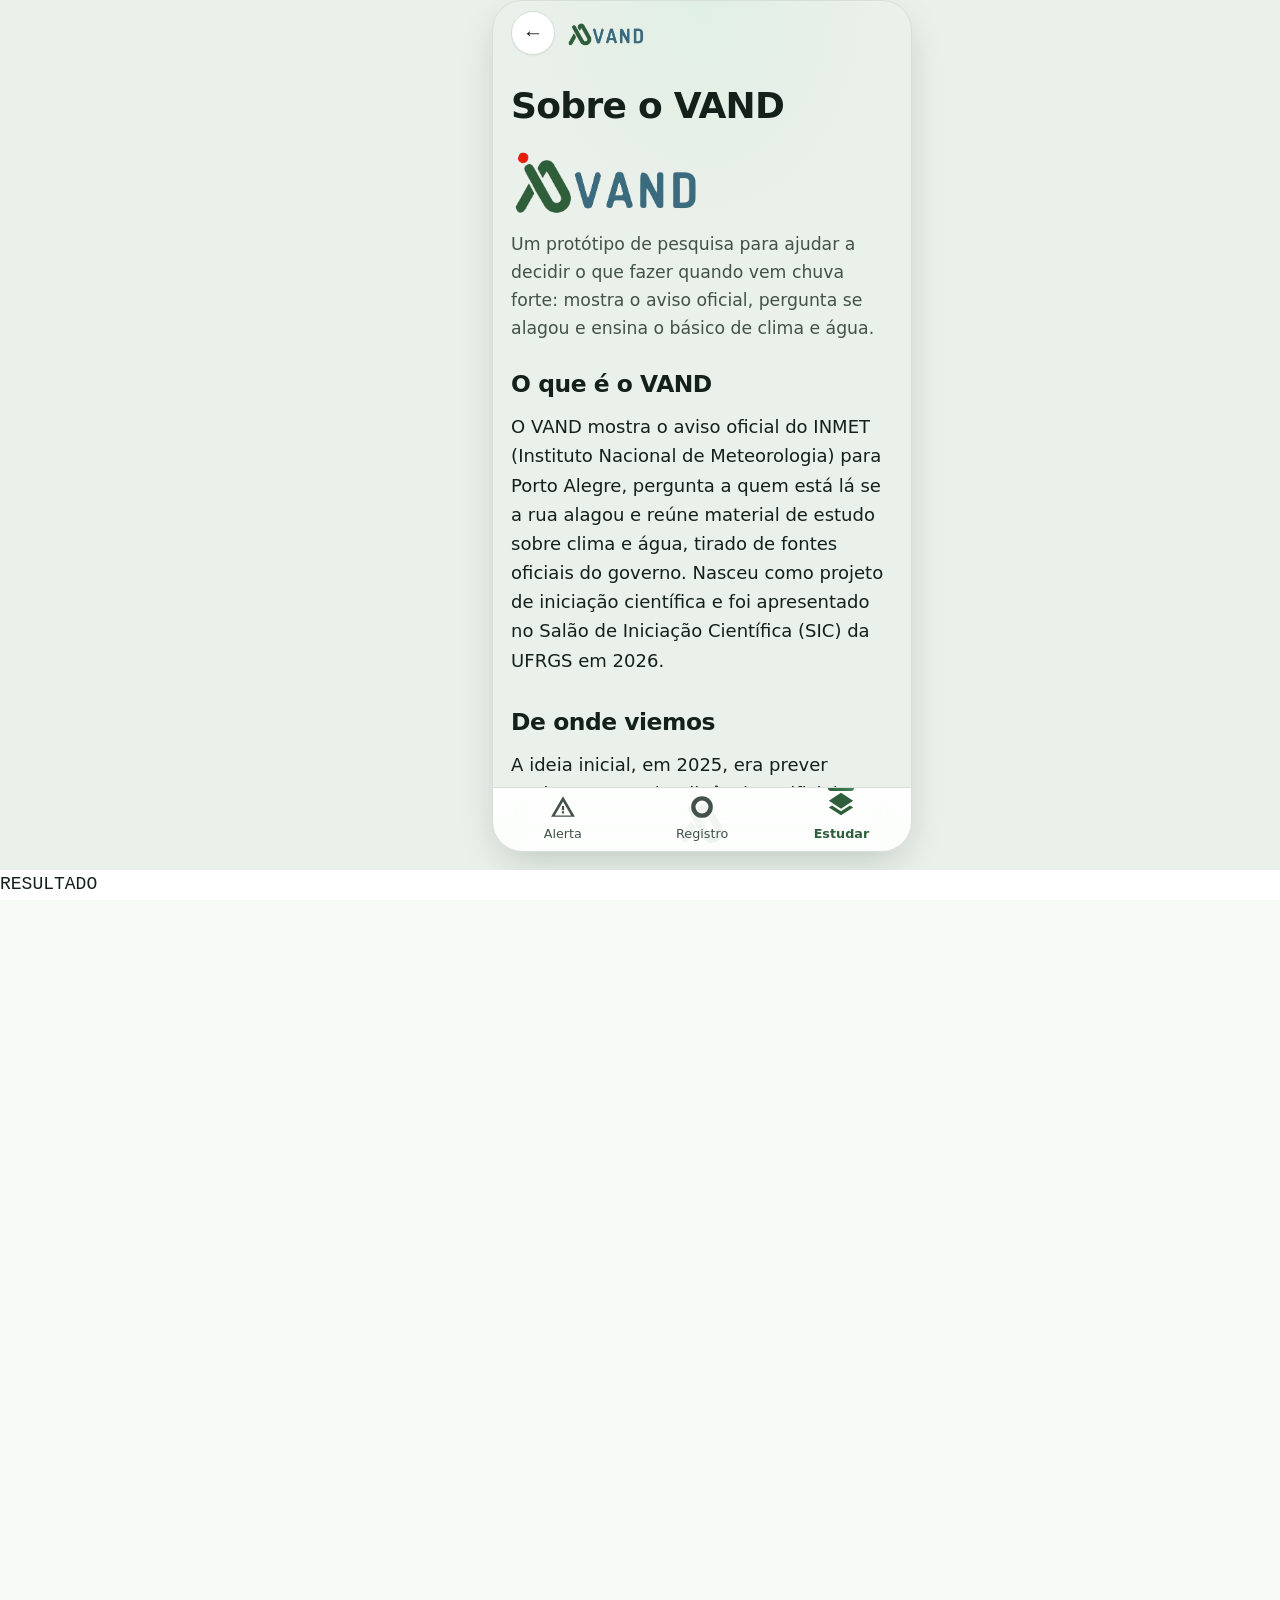
==== commit 1d8a65be: "feat(estudo): Tema 1 em blocos, sem travessões As 5 Seções viram blocos curtos e os travessões saem " ====
--- a/tests/app_smoke.html
+++ b/tests/app_smoke.html
@@ -328,6 +328,7 @@
 
   checarTemaMigrado('clima-em-mudanca-e-risco-na-cidade');
   checarTemaMigrado('quando-a-chuva-vira-enchente');
+  checarTemaMigrado('de-onde-vem-a-chuva');
 
   // Texto de interface sem travessão. As telas que só mostram certas frases com dado
   // presente (card de lacuna, Registro com aviso) são exercitadas com o exemplo.
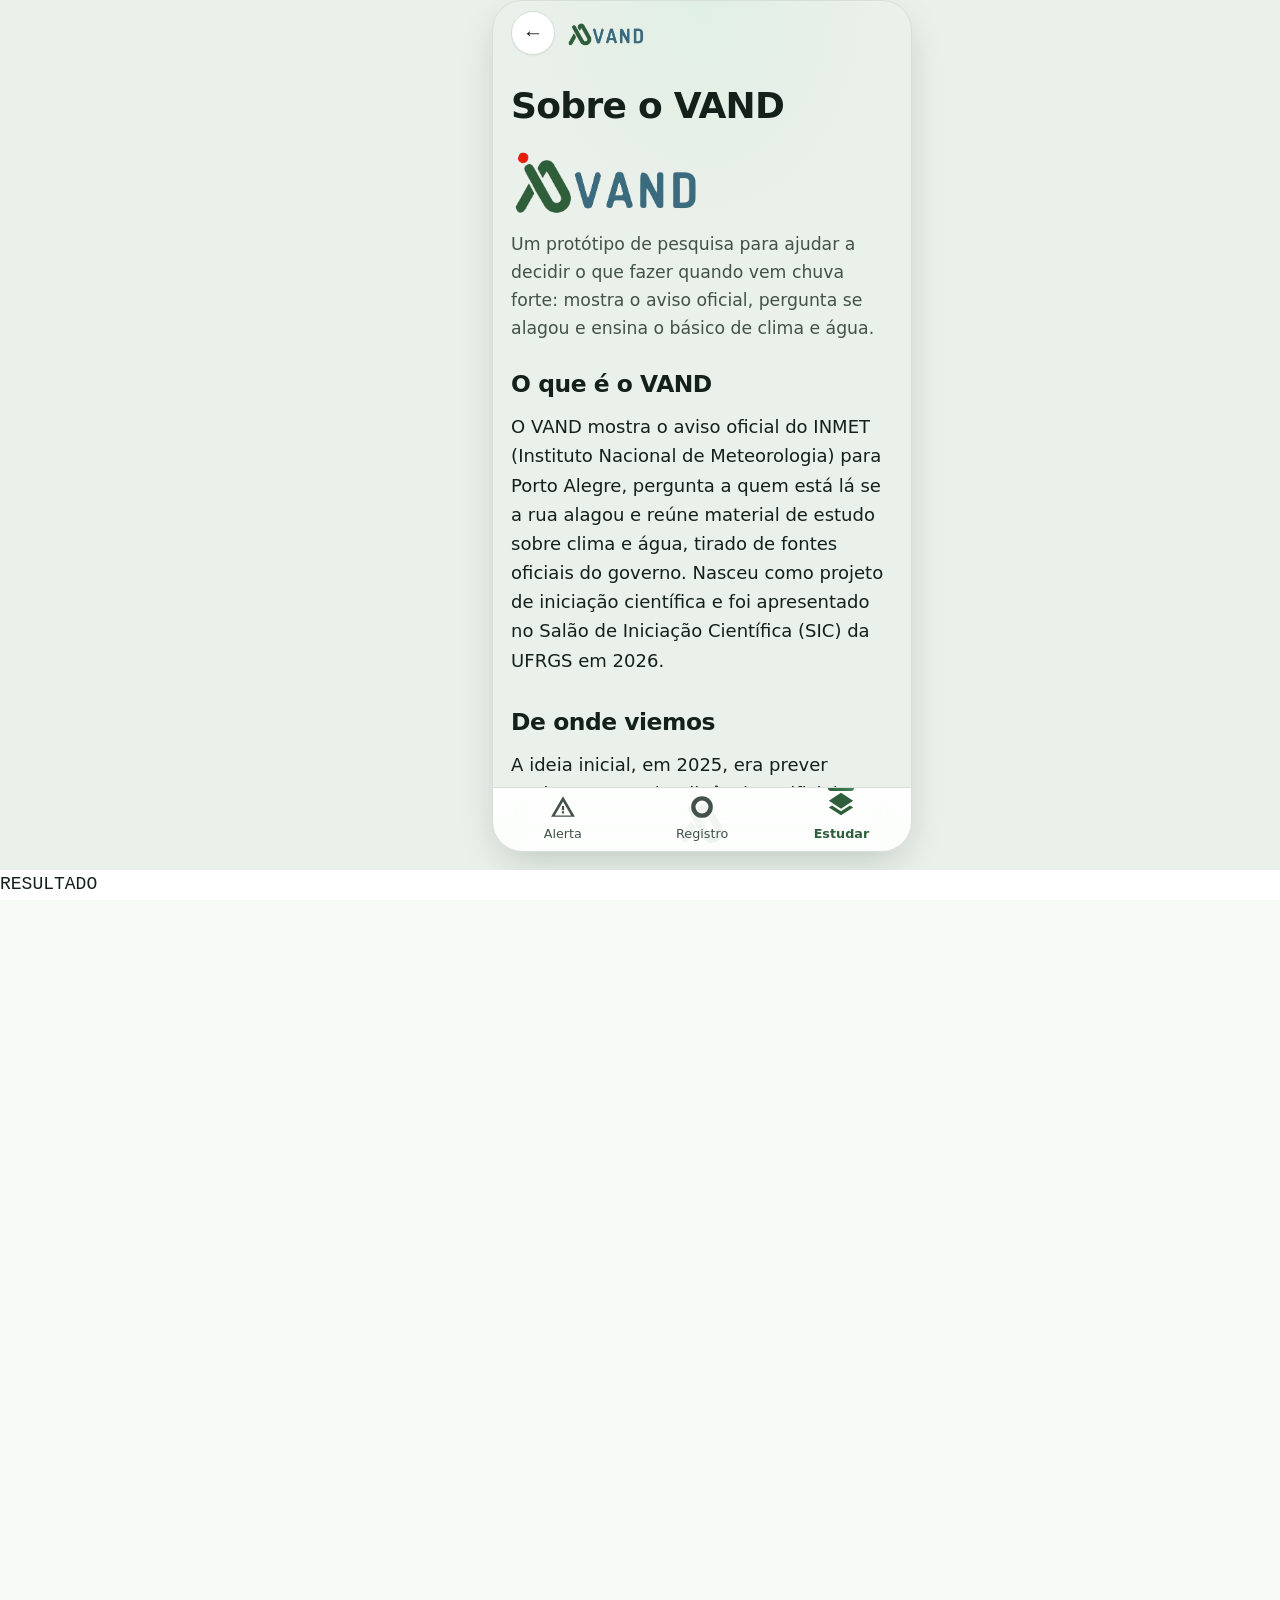
==== commit 87cc0446: "fix(estudo): fidelidade ao texto original apontada pela revisão final O Pare e pense do Tema 1 afirm" ====
--- a/tests/app_smoke.html
+++ b/tests/app_smoke.html
@@ -330,6 +330,30 @@
   checarTemaMigrado('quando-a-chuva-vira-enchente');
   checarTemaMigrado('de-onde-vem-a-chuva');
 
+  // Fidelidade ao texto original (revisão final de 18/10/2026): três pontos em que a
+  // reescrita podia ter mudado o sentido sem ninguém ver.
+  (function () {
+    var porId = {};
+    window.VAND_CONTENT.trilha.forEach(function (t) { porId[t.id] = t; });
+    var t1 = JSON.stringify(porId['de-onde-vem-a-chuva']);
+    var t3 = JSON.stringify(porId['clima-em-mudanca-e-risco-na-cidade']);
+    // 1. O original não diz POR QUE existem estações marítimas e aéreas; a pergunta
+    //    não pode inventar esse "porque". A recapitulação pergunta o que o texto afirma.
+    ok(t1.indexOf('Por que a meteorologia usa') === -1,
+       'Tema 1: o Pare e pense não inventa um "porque" sobre as estações');
+    ok(t1.indexOf('De onde sai a previsão que você vê no jornal?') > -1,
+       'Tema 1: o Pare e pense recapitula de onde sai a previsão');
+    // 2. "as áreas de risco" se refere aos QUATRO lugares; com vírgula virava aposto de "encostas".
+    ok(t3.indexOf('margens de rio e encostas: as áreas de risco') > -1,
+       'Tema 3: "as áreas de risco" continua valendo para os quatro lugares');
+    // 3. "de onde vêm" se refere às seções, não a "drenagem urbana".
+    ok(t3.indexOf('drenagem urbana (de onde vêm a Lei') > -1 && t3.indexOf('simplifica demais o problema)') > -1,
+       'Tema 3: a Fonte atribui "de onde vêm" às seções, entre parênteses');
+    // 4. Os eixos do aplicativo não são uma sequência: nada de passos numa lista de eixos.
+    var tiposS7 = porId['clima-em-mudanca-e-risco-na-cidade'].secoes[6].blocos.map(function (b) { return b.tipo; });
+    ok(tiposS7.indexOf('passos') === -1, 'Tema 3, Seção 7: os eixos não viram uma sequência de passos');
+  })();
+
   // Texto de interface sem travessão. As telas que só mostram certas frases com dado
   // presente (card de lacuna, Registro com aviso) são exercitadas com o exemplo.
   var avisoOriginal = window.VAND_DADOS.aviso;
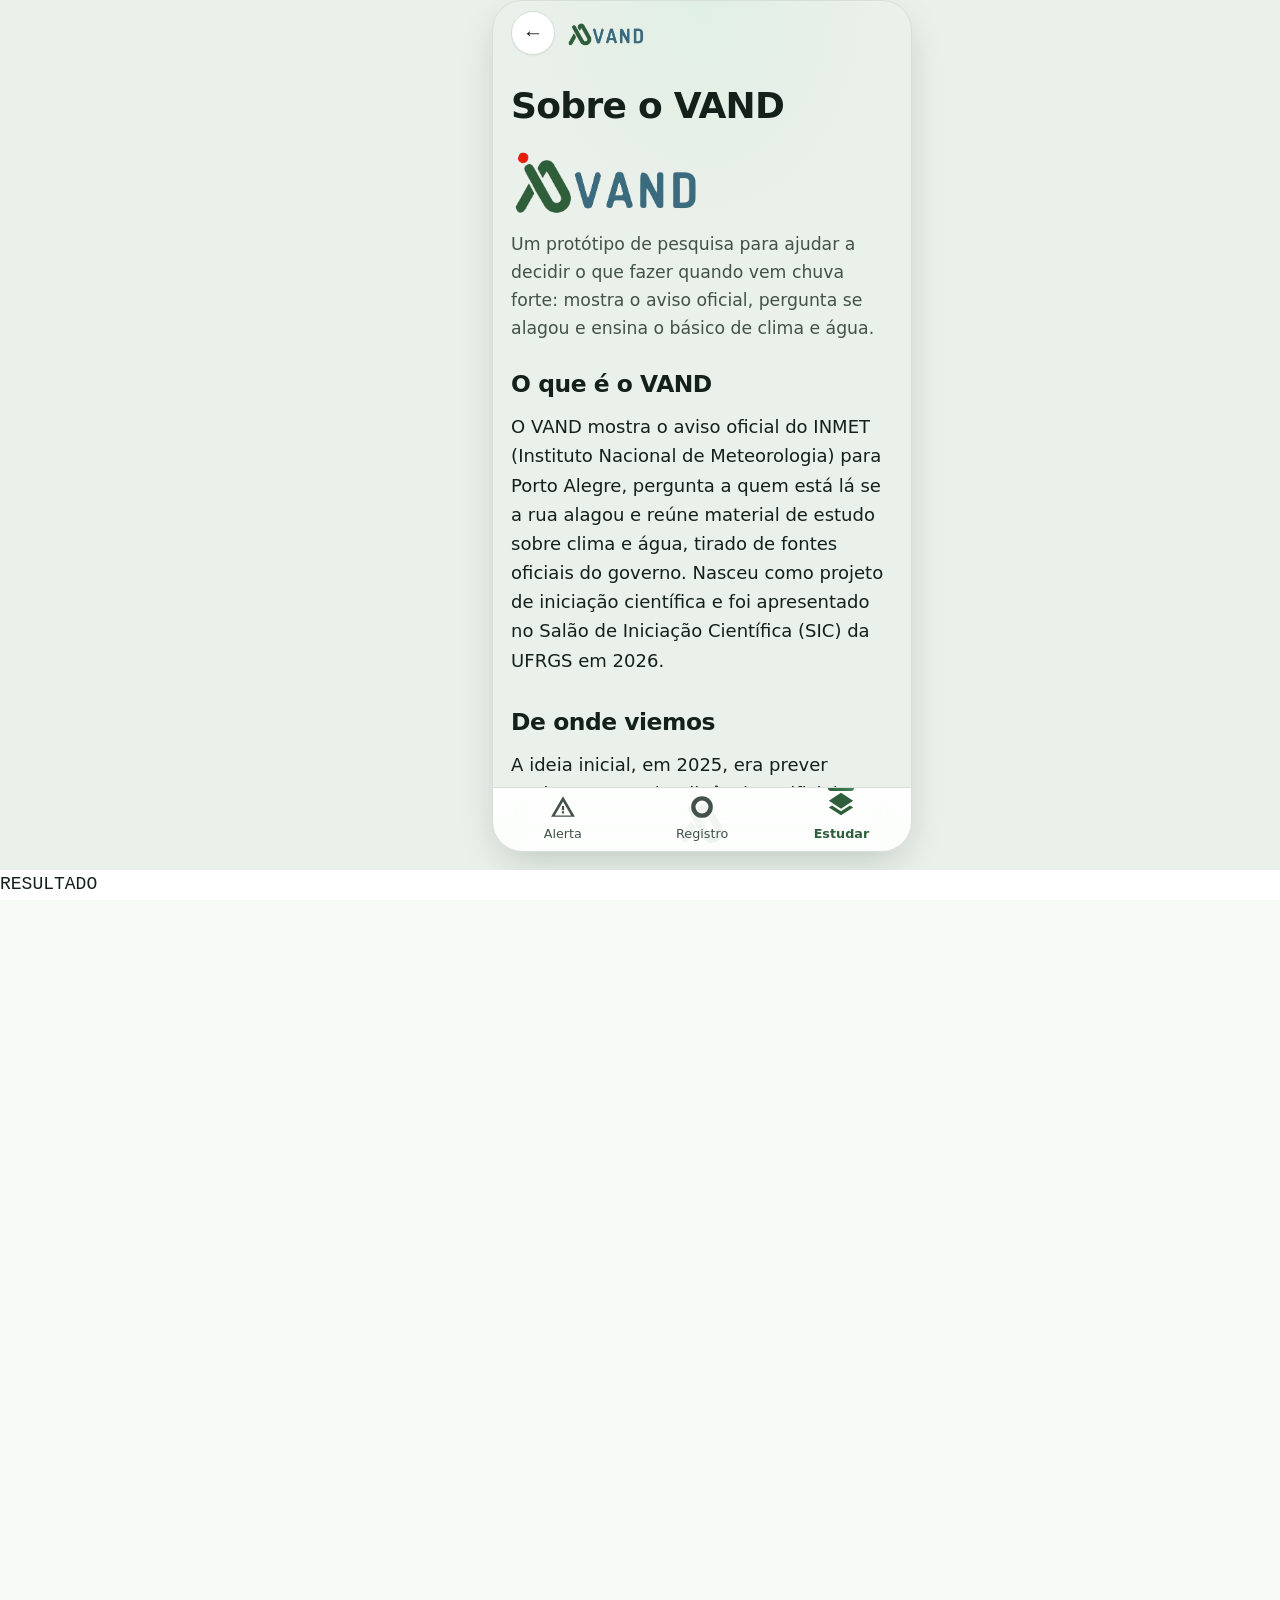
==== commit 74238334: "feat(estudo): diagrama do ciclo da água no Tema 1 Novo bloco `figura`: SVG inline com os quatro pass" ====
--- a/tests/app_smoke.html
+++ b/tests/app_smoke.html
@@ -291,6 +291,8 @@
         { tipo: 'destaque', texto: 'Destaque sem título.' },
         { tipo: 'destaque', titulo: 'Com título', texto: 'Destaque com título.' },
         { tipo: 'glossario', termos: [{ palavra: 'Termo', definicao: 'Definição.' }], nota: 'Nota do glossário.' },
+        { tipo: 'figura', id: 'ciclo-da-agua', legenda: 'Legenda de teste.' },
+        { tipo: 'figura', id: 'figura-que-nao-existe', legenda: 'não deve aparecer' },
         { tipo: 'inexistente', texto: 'bloco que o app não conhece' },
         { tipo: 'p', texto: 'Último parágrafo, depois do bloco desconhecido.' }
       ]
@@ -324,11 +326,21 @@
   ok(secFx.querySelectorAll('.bloco-glossario .termo').length === 1 && !!secFx.querySelector('.bloco-glossario .nota'),
      'blocos: glossario renderiza termo e nota');
   ok(secFx.textContent.indexOf('bloco que o app não conhece') === -1, 'blocos: bloco desconhecido é ignorado, sem derrubar a Seção');
+  ok(!!secFx.querySelector('figure.bloco-figura svg[role="img"]') && !!secFx.querySelector('figure.bloco-figura figcaption') &&
+     secFx.querySelector('figure.bloco-figura figcaption').textContent === 'Legenda de teste.',
+     'blocos: figura do ciclo da água renderiza o SVG e a legenda');
+  ok(secFx.querySelectorAll('figure.bloco-figura').length === 1 && secFx.textContent.indexOf('não deve aparecer') === -1,
+     'blocos: figura de id desconhecido é ignorada');
+  ok(secFx.querySelectorAll('.bloco-figura svg .f-num').length === 4,
+     'figura: os 4 marcadores numerados batem com os 4 passos do ciclo');
   window.VAND_CONTENT.trilha.pop();
 
   checarTemaMigrado('clima-em-mudanca-e-risco-na-cidade');
   checarTemaMigrado('quando-a-chuva-vira-enchente');
   checarTemaMigrado('de-onde-vem-a-chuva');
+  ok(window.VAND_CONTENT.trilha.filter(function (t) { return t.id === 'de-onde-vem-a-chuva'; })[0]
+       .secoes[0].blocos.some(function (b) { return b.tipo === 'figura' && b.id === 'ciclo-da-agua'; }),
+     'Tema 1, Seção 1: tem o diagrama do ciclo da água');
 
   // Fidelidade ao texto original (revisão final de 18/10/2026): três pontos em que a
   // reescrita podia ter mudado o sentido sem ninguém ver.
--- a/app/styles.css
+++ b/app/styles.css
@@ -737,6 +737,29 @@
 .secao .destaque { margin: 0 0 16px; }
 .destaque h3 { font-size: 1.02rem; margin: 0 0 8px; color: var(--accent-forte); }
 .bloco-numeros, .bloco-glossario { margin: 0 0 14px; }
+
+/* Figura do ciclo da água. Tudo por variável, então segue o tema; ADR 0003: sem
+   amarelo, laranja ou vermelho (o Sol é traço neutro). */
+.bloco-figura { margin: 0 0 16px; }
+.figura-ciclo {
+  display: block; width: 100%; height: auto; overflow: hidden;
+  border: 1px solid var(--border); border-radius: var(--radius);
+}
+.figura-ciclo .f-ceu { fill: var(--surface); }
+.figura-ciclo .f-terra { fill: var(--surface-2); }
+.figura-ciclo .f-lencol { fill: var(--accent-soft); }
+.figura-ciclo .f-mar { fill: var(--accent-soft); }
+.figura-ciclo .f-onda { fill: none; stroke: var(--accent-2); stroke-width: 1.5; stroke-linecap: round; opacity: .7; }
+.figura-ciclo .f-rio { fill: none; stroke: var(--accent-2); stroke-width: 3; stroke-linecap: round; }
+.figura-ciclo .f-sol { fill: none; stroke: var(--text-dim); stroke-width: 2; stroke-linecap: round; }
+.figura-ciclo .f-nuvem { fill: var(--surface); stroke: var(--border-forte); stroke-width: 1.5; }
+.figura-ciclo .f-seta { fill: none; stroke: var(--accent); stroke-width: 2.4; stroke-linecap: round; }
+.figura-ciclo .f-ponta { fill: var(--accent); }
+.figura-ciclo .f-chuva { fill: none; stroke: var(--accent-2); stroke-width: 2.4; stroke-linecap: round; stroke-dasharray: 5 6; }
+.figura-ciclo .f-num circle { fill: var(--accent); }
+.figura-ciclo .f-num text { fill: var(--accent-text); font-size: 11px; font-weight: 720; font-family: inherit; }
+.figura-ciclo .f-rotulo { fill: var(--text); font-size: 10.5px; font-family: inherit; }
+.bloco-figura figcaption { margin-top: 8px; font-size: .86rem; color: var(--text-dim); }
 
 .reflexao {
   background: var(--surface-2);
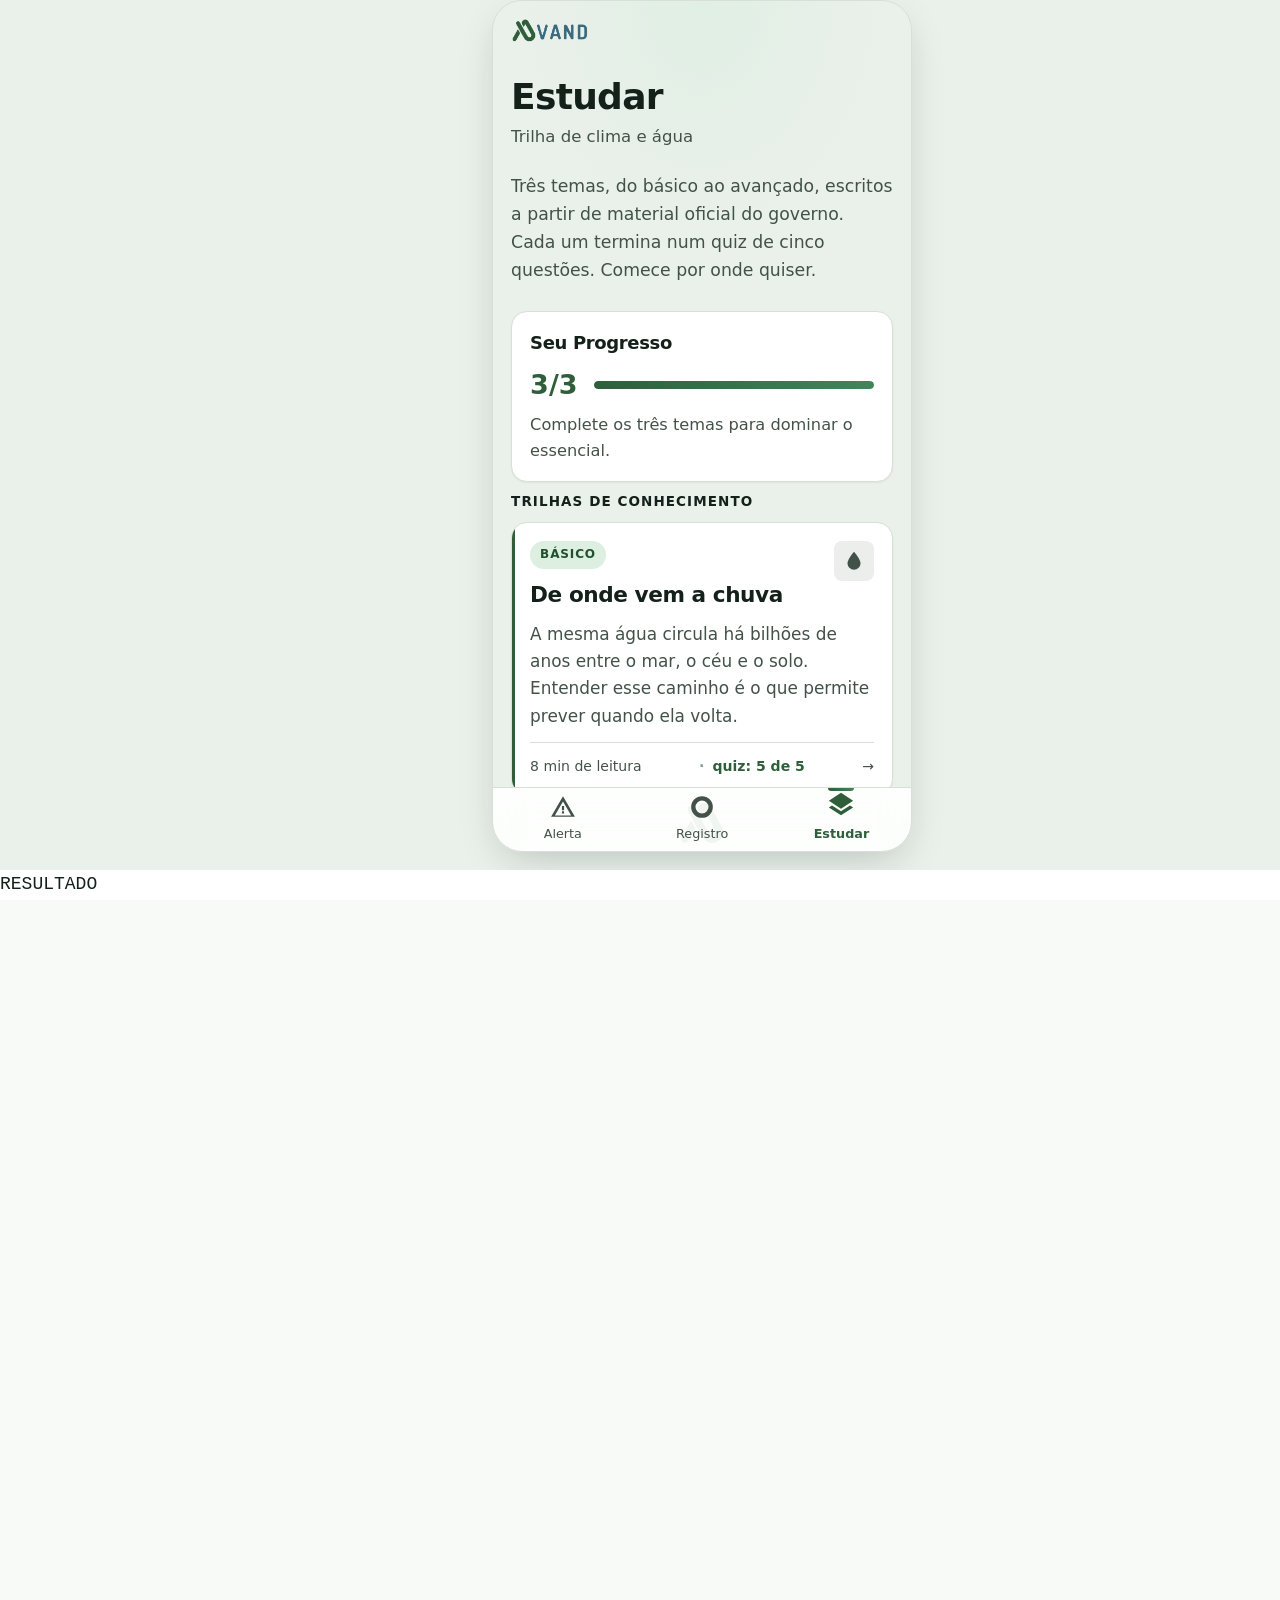
==== commit 6d1c6deb: "feat(app): a página inicial passa a ser o Alerta O padrão do roteador, o redirecionamento de rota de" ====
--- a/tests/app_smoke.html
+++ b/tests/app_smoke.html
@@ -413,6 +413,17 @@
      'Sobre não promete notificação que o protótipo não faz');
   ok(!!document.querySelector('#tela a[href="tel:199"]') && !!document.querySelector('#tela a[href="tel:193"]'),
      'Sobre traz os telefones da Defesa Civil e dos Bombeiros como link');
+
+  // A página inicial é o Alerta, não o Estudar (pedido do usuário, 18/10/2026).
+  irPara('');
+  ok(document.querySelector('.tela-titulo h1') && document.querySelector('.tela-titulo h1').textContent === 'Alerta',
+     'sem rota na URL, o app abre no Alerta');
+  ok(document.querySelector('.tabbar [data-aba="alerta"]').getAttribute('aria-current') === 'page',
+     'sem rota na URL, a aba Alerta é a ativa');
+  irPara('#/rota-que-nao-existe');
+  ok(location.hash === '#/alerta', 'rota desconhecida leva ao Alerta (hash: ' + location.hash + ')');
+  irPara('#/estudar');
+  ok(!!document.querySelector('.tema-card'), 'a Trilha continua acessível pela aba Estudar');
 } catch (e) {
   log.push('FALHA excecao: ' + (e && e.message) + ' | ' + (e && e.stack || '').split('\n')[1]);
 }
